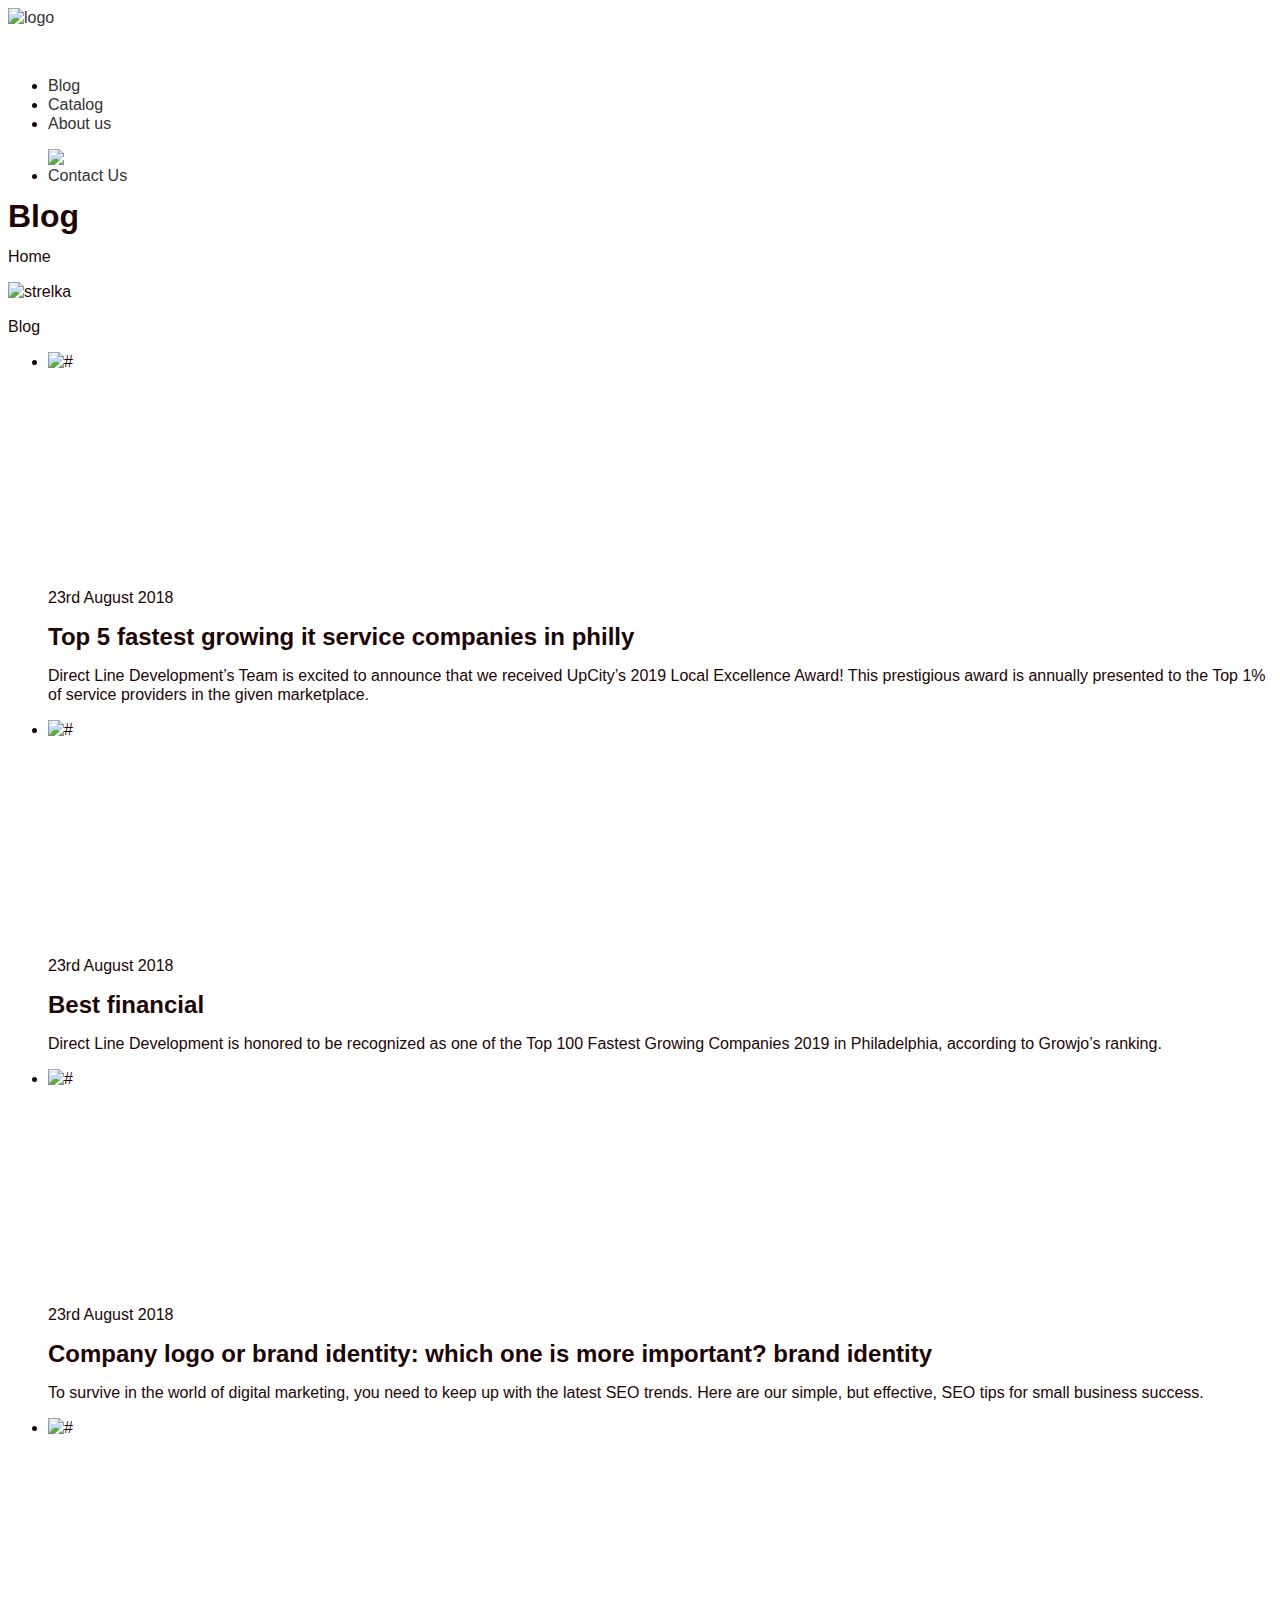
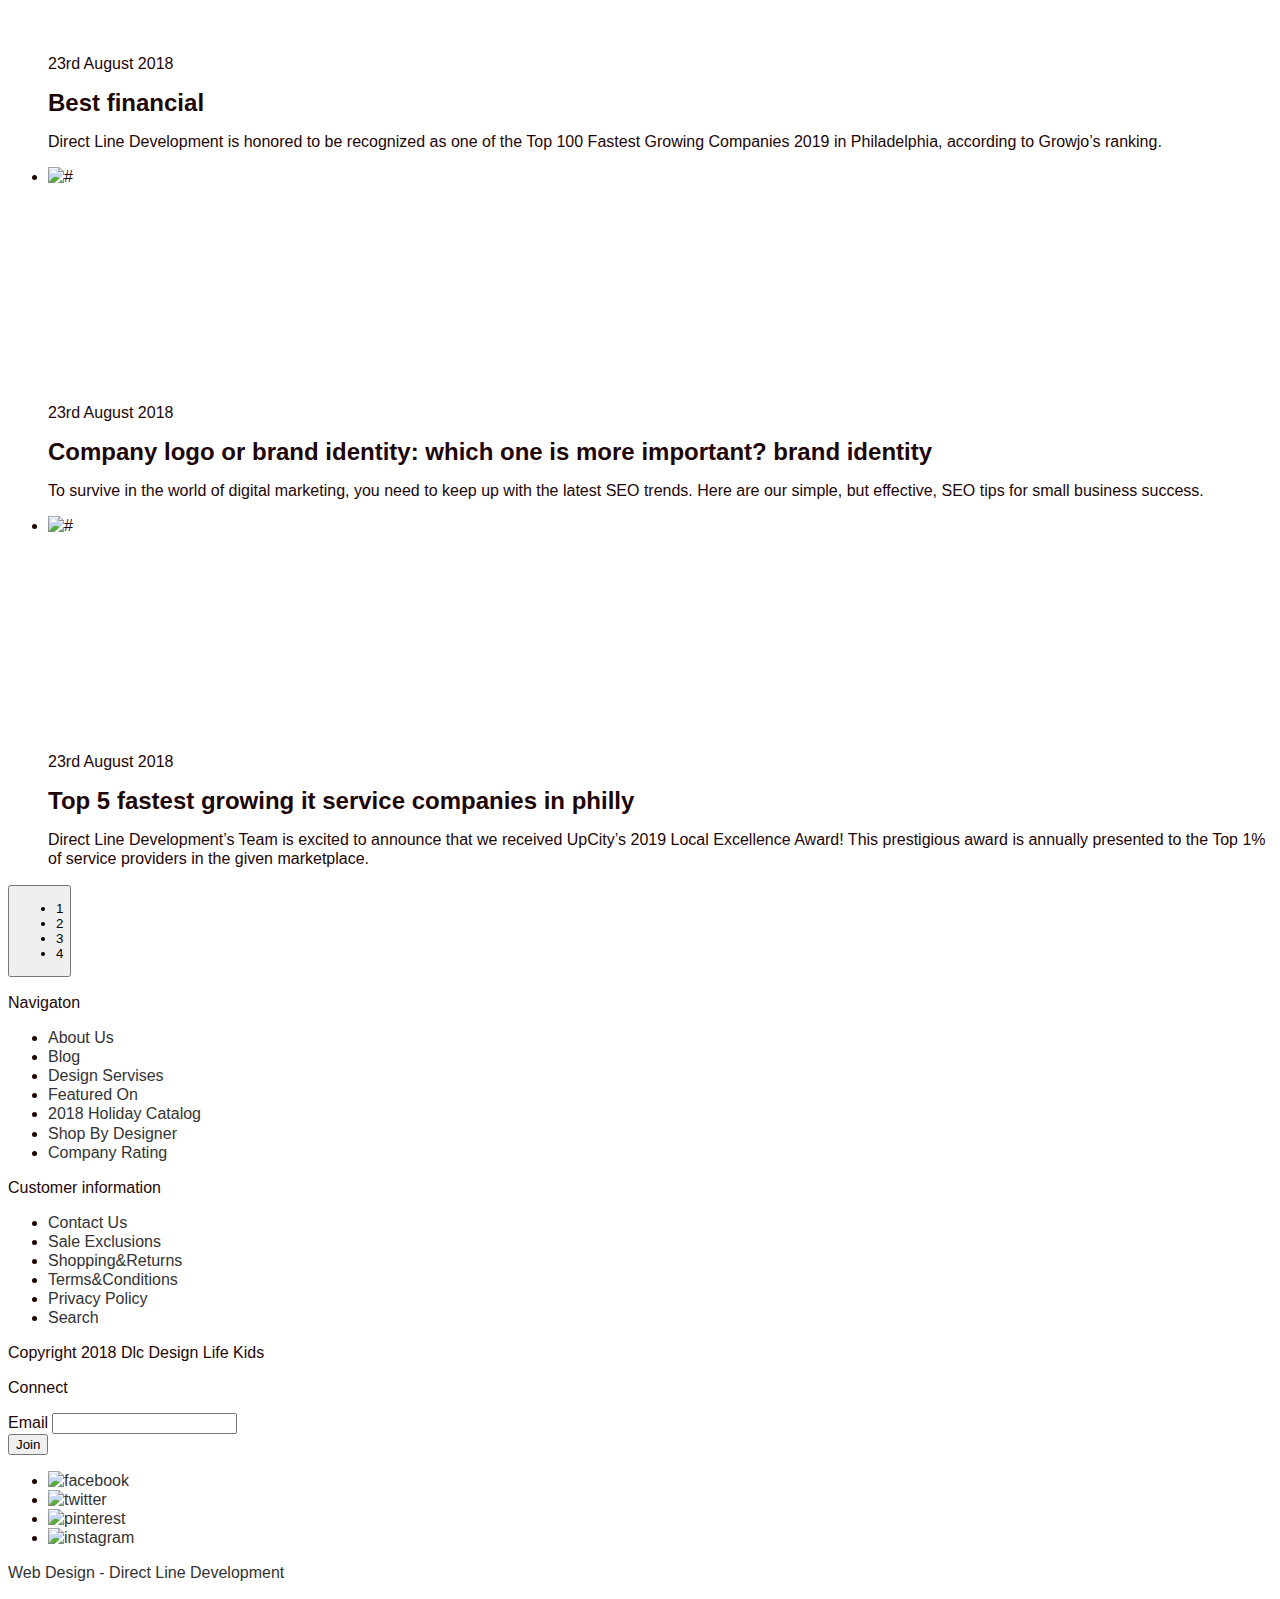
==== blog.html @ deeee669 "commit" ====
<!DOCTYPE html>
<html lang="en">
<head>
    <meta charset="UTF-8">
    <meta name="viewport" content="width=device-width, initial-scale=1.0">
    <link rel="stylesheet" href="./css/normalize.css">
    <link rel="stylesheet" href="./css/blog.css">
    <link rel="stylesheet" href="./css/common.css">
    <title>Blog</title>
</head>
<body>
    <header>
        <a href="#">
        <img src="./image/logo.svg" alt="logo" width="100" height="52">
        </a>
        <ul>
            <li><a href="#">Blog</a></li>
            <li><a href="#">Catalog</a></li>
            <li><a href="#">About us</a></li>
        </ul>
        <ul>
        <img src="./image/lupa.svg" alt="#" width="17" height="17">
            <li> <a href="#">Contact Us</a></li>
        </ul>
        </header>
        <main>
            <section>
        <h1>Blog</h1>
        <p>Home</p><img src="./image2/strelka.svg" alt="strelka"><p>Blog</p>  
            </section>
        <section>
            <ul>
                <li>
                <img src="./image3/lego.svg" alt="#" width="380" height="220">
                <p>23rd August 2018</p>
                <h2>Top 5 fastest growing it service companies in philly</h2>
                <p>Direct Line Development’s Team is excited to announce that we received UpCity’s 2019 Local Excellence Award! This prestigious award is annually presented to the Top 1% of service providers in the given marketplace.</p>
                </li>
                <li>
                <img src="./image3/financial.svg" alt="#"  width="380" height="220">
                <p>23rd August 2018</p>
                <h2>Best financial</h2>
                <p>Direct Line Development is honored to be recognized as one of the Top 100 Fastest Growing Companies 2019 in Philadelphia, according to Growjo’s ranking.</p>
                </li>
                <li>
                <img src="./image3/company.svg" alt="#" width="380" height="220">
                <p>23rd August 2018</p>
                <h2>Company logo or brand identity: which one is more important? brand identity</h2>
                <p>To survive in the world of digital marketing, you need to keep up with the latest SEO trends. Here are our simple, but effective, SEO tips for small business success.</p>
                </li>
                <li>
                <img src="./image3/best.svg" alt="#" width="380" height="220">
                <p>23rd August 2018</p>
                <h2>Best financial</h2>
                <p>Direct Line Development is honored to be recognized as one of the Top 100 Fastest Growing Companies 2019 in Philadelphia, according to Growjo’s ranking.</p>
                </li>
                <li>
                <img src="./image3/brand.svg" alt="#" width="380" height="220">
                <p>23rd August 2018</p>
                <h2>Company logo or brand identity: which one is more important? brand identity</h2>
                <p>To survive in the world of digital marketing, you need to keep up with the latest SEO trends. Here are our simple, but effective, SEO tips for small business success.</p>
                </li>
                <li>
                <img src="./image3/service.svg" alt="#" width="380" height="220">
                <p>23rd August 2018</p>
                <h2>Top 5 fastest growing it service companies in philly</h2>
                <p>Direct Line Development’s Team is excited to announce that we received UpCity’s 2019 Local Excellence Award! This prestigious award is annually presented to the Top 1% of service providers in the given marketplace.</p>
                </li>
            </ul>
        </section>
        <div>
            <button>
                <ul>
                <li>1</li>
                <li>2</li>
                <li>3</li>
                <li>4</li>
                </ul>
            </button>
        </div>
    </main>
    <footer>
        <section>
            <p>Navigaton</p>
         <ul>
            <li>
            <a href="#">About Us</a>
            </li>
            <li>
            <a href="#">Blog</a>
            </li>
            <li>
            <a href="#">Design Servises</a>
            </li>
            <li>
            <a href="#">Featured On</a>
            </li>
            <li>
            <a href="#">2018 Holiday Catalog</a>
            </li>
            <li>
            <a href="#">Shop By Designer</a>
            </li>
            <li>
            <a href="#">Company Rating</a>
            </li>
         </ul>   
        </section>
        <section>
        <p>Customer information</p>
            <ul>
                    <li>
                    <a href="#">Contact Us</a>
                    </li>
                    <li>
                    <a href="#">Sale Exclusions</a>
                    </li>
                    <li>
                    <a href="#">Shopping&Returns</a>
                    </li>
                    <li>
                    <a href="#">Terms&Conditions</a>
                    </li>
                    <li>
                    <a href="#">Privacy Policy</a>
                    </li>
                    <li>
                    <a href="#">Search</a>
                    </li>
            </ul>
            <p>Copyright   2018 Dlc Design Life Kids</p>
        </section>
        <section>
        <diV>
            <p> Connect</p> 
            <div>
                <label for="input-email">Email</label>
                <input type="text" id="input-email">
            </div>
            <button type="join">Join</button>
            <ul>
           <li><a href="#"><img src ="./image/facebook.svg" alt="facebook"></a></li>
           <li><a href="#"><img src ="./image/twitter.svg" alt="twitter"></li>
           <li><a href="#"><img src ="./image/Pinterest.svg" alt="pinterest"></li>
           <li><a href="#"><img src ="./image/Instagram.svg" alt="instagram"></li>
            </ul>
            <p>Web Design - Direct Line Development</p>
        </section>
    </div>
</footer>
</body>
</html>
---- css/common.css ----
/*стилизация базовая*/
* {
    box-sizing: border-box;
}

body {
    font-family: 'Open Sans', sans-serif;
    font-weight: 400;
    font-size: 16px;
    line-height: 19.07px;
    color: #1E0606;
}

img {
    display: block;
    max-width: 100%;
}

a {
    text-decoration: none;
    color: #333333;
}

.container {
    max-width: 1180px;
    margin: 0 auto;
}

.undotted {
    list-style-type: none;
    margin: 0;
    padding: 0;
}

/*cтилизация хедера*/

.header {
    display: flex;
    align-items: center;
    margin-top: 52px;
    margin-bottom: 33px;
}

.header__list {
    display: flex;
    margin-right: auto;
}

.header__list-item {
    margin-right: 20px;
}

.header__contact-found {
    margin-left: 24px;
}

.header__contact {
    display: flex;
    align-items: center;
}
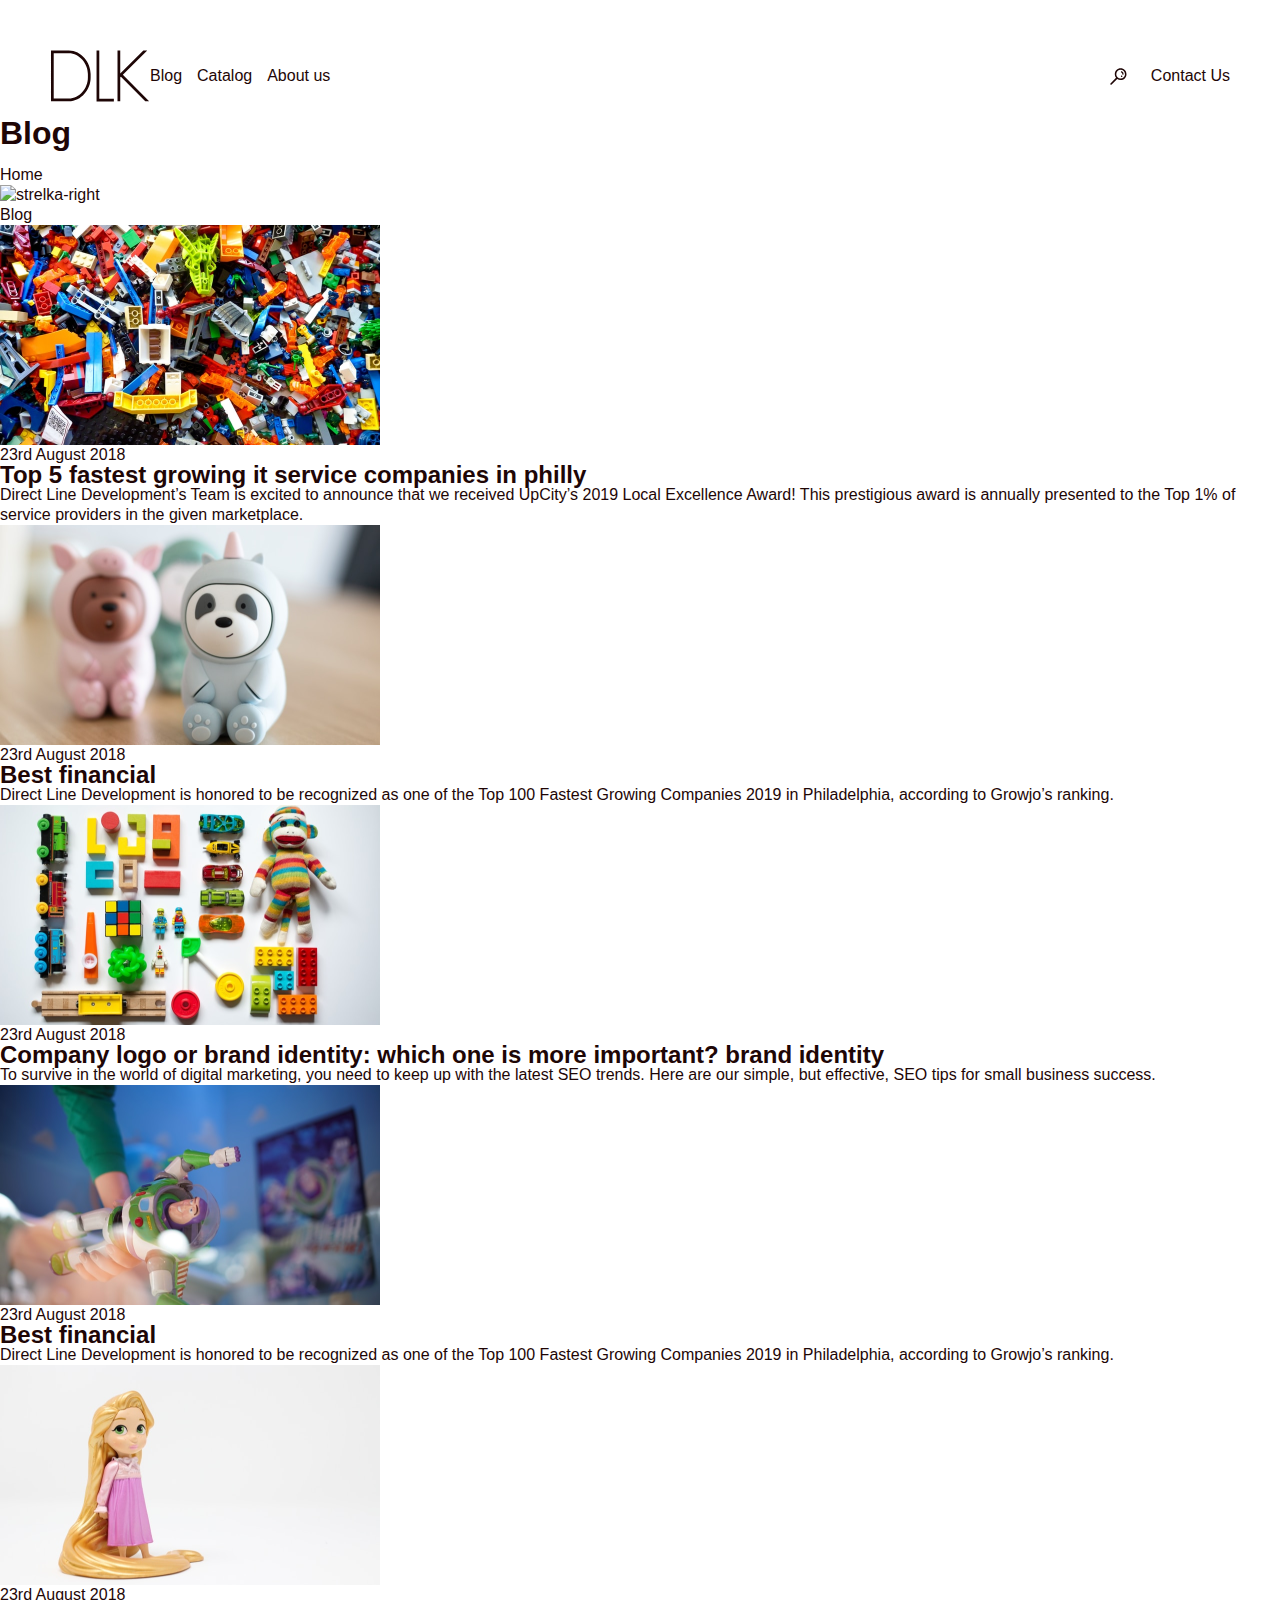
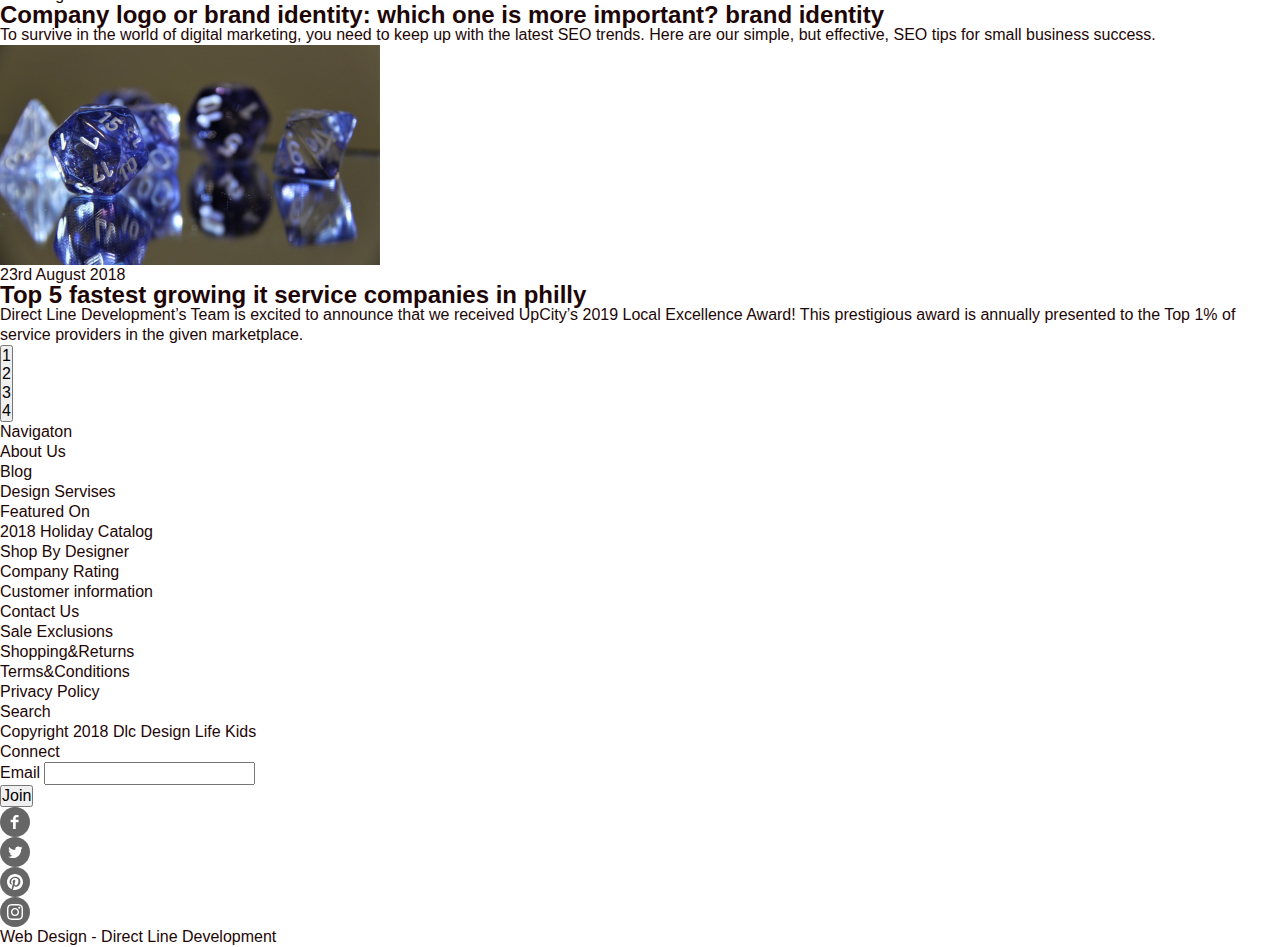
==== commit 03559235: "commit" ====
--- a/blog.html
+++ b/blog.html
@@ -3,65 +3,65 @@
 <head>
     <meta charset="UTF-8">
     <meta name="viewport" content="width=device-width, initial-scale=1.0">
-    <link rel="stylesheet" href="./css/normalize.css">
     <link rel="stylesheet" href="./css/blog.css">
     <link rel="stylesheet" href="./css/common.css">
+    <link rel="stylesheet" href="./css/normolize.css">
     <title>Blog</title>
 </head>
 <body>
-    <header>
-        <a href="#">
-        <img src="./image/logo.svg" alt="logo" width="100" height="52">
+    <header class="container header">
+        <a href="./index.html">
+        <img src="./icon/logo.svg" alt="logo" width="100" height="52">
         </a>
-        <ul>
-            <li><a href="#">Blog</a></li>
-            <li><a href="#">Catalog</a></li>
-            <li><a href="#">About us</a></li>
+        <ul  class="header__list">
+            <li class="header__list-item"><a href="./blog.html">Blog</a></li>
+            <li class="header__list-item"><a href="./catalog.html">Catalog</a></li>
+            <li class="header__list-item"><a href="#">About us</a></li>
         </ul>
-        <ul>
-        <img src="./image/lupa.svg" alt="#" width="17" height="17">
-            <li> <a href="#">Contact Us</a></li>
+        <ul class="header__contact">
+        <img src="./icon/search.svg" class="header__contact-found" alt="loupe" width="17" height="17">
+            <li class="header__contact"><a href="./ContactUs.html">Contact Us</a></li>
         </ul>
         </header>
         <main>
             <section>
         <h1>Blog</h1>
-        <p>Home</p><img src="./image2/strelka.svg" alt="strelka"><p>Blog</p>  
+        <p>Home</p><img src="./image2/strelka.svg" alt="strelka-right"><p>Blog</p>  
             </section>
         <section>
             <ul>
                 <li>
-                <img src="./image3/lego.svg" alt="#" width="380" height="220">
+                <img src="./image/companies.png" alt="Top 5 fastest growing it service companies in philly" width="380" height="220">
                 <p>23rd August 2018</p>
                 <h2>Top 5 fastest growing it service companies in philly</h2>
                 <p>Direct Line Development’s Team is excited to announce that we received UpCity’s 2019 Local Excellence Award! This prestigious award is annually presented to the Top 1% of service providers in the given marketplace.</p>
                 </li>
                 <li>
-                <img src="./image3/financial.svg" alt="#"  width="380" height="220">
+                <img src="./image/financial.png" alt="Best financial"  width="380" height="220">
                 <p>23rd August 2018</p>
                 <h2>Best financial</h2>
                 <p>Direct Line Development is honored to be recognized as one of the Top 100 Fastest Growing Companies 2019 in Philadelphia, according to Growjo’s ranking.</p>
                 </li>
                 <li>
-                <img src="./image3/company.svg" alt="#" width="380" height="220">
+                <img src="./image/brand.png" alt="Company logo or brand identity: which one is more important? brand identity" width="380" height="220">
                 <p>23rd August 2018</p>
                 <h2>Company logo or brand identity: which one is more important? brand identity</h2>
                 <p>To survive in the world of digital marketing, you need to keep up with the latest SEO trends. Here are our simple, but effective, SEO tips for small business success.</p>
                 </li>
                 <li>
-                <img src="./image3/best.svg" alt="#" width="380" height="220">
+                <img src="./image/best.png" alt="Best financial" width="380" height="220">
                 <p>23rd August 2018</p>
                 <h2>Best financial</h2>
                 <p>Direct Line Development is honored to be recognized as one of the Top 100 Fastest Growing Companies 2019 in Philadelphia, according to Growjo’s ranking.</p>
                 </li>
                 <li>
-                <img src="./image3/brand.svg" alt="#" width="380" height="220">
+                <img src="./image/important.png" alt="Company logo or brand identity: which one is more important? brand identity" width="380" height="220">
                 <p>23rd August 2018</p>
                 <h2>Company logo or brand identity: which one is more important? brand identity</h2>
                 <p>To survive in the world of digital marketing, you need to keep up with the latest SEO trends. Here are our simple, but effective, SEO tips for small business success.</p>
                 </li>
                 <li>
-                <img src="./image3/service.svg" alt="#" width="380" height="220">
+                <img src="./image/growing.png" alt="Top 5 fastest growing it service companies in philly" width="380" height="220">
                 <p>23rd August 2018</p>
                 <h2>Top 5 fastest growing it service companies in philly</h2>
                 <p>Direct Line Development’s Team is excited to announce that we received UpCity’s 2019 Local Excellence Award! This prestigious award is annually presented to the Top 1% of service providers in the given marketplace.</p>
@@ -87,7 +87,7 @@
             <a href="#">About Us</a>
             </li>
             <li>
-            <a href="#">Blog</a>
+            <a href="./blog.html">Blog</a>
             </li>
             <li>
             <a href="#">Design Servises</a>
@@ -110,7 +110,7 @@
         <p>Customer information</p>
             <ul>
                     <li>
-                    <a href="#">Contact Us</a>
+                    <a href="./ContactUs.html">Contact Us</a>
                     </li>
                     <li>
                     <a href="#">Sale Exclusions</a>
@@ -139,10 +139,10 @@
             </div>
             <button type="join">Join</button>
             <ul>
-           <li><a href="#"><img src ="./image/facebook.svg" alt="facebook"></a></li>
-           <li><a href="#"><img src ="./image/twitter.svg" alt="twitter"></li>
-           <li><a href="#"><img src ="./image/Pinterest.svg" alt="pinterest"></li>
-           <li><a href="#"><img src ="./image/Instagram.svg" alt="instagram"></li>
+           <li><a href="#"><img src ="./icon/facebook.svg" alt="facebook"></a></li>
+           <li><a href="#"><img src ="./icon/twitter.svg" alt="twitter"></li>
+           <li><a href="#"><img src ="./icon/pinterest.svg" alt="pinterest"></li>
+           <li><a href="#"><img src ="./icon/Instagram.svg" alt="instagram"></li>
             </ul>
             <p>Web Design - Direct Line Development</p>
         </section>
--- a/css/common.css
+++ b/css/common.css
@@ -1,14 +1,32 @@
 /*стилизация базовая*/
 * {
+    margin: 0;
+    padding: 0;
     box-sizing: border-box;
+}
+
+.container {
+    max-width: 1180px;
+    margin: 0 auto;
 }
 
 body {
     font-family: 'Open Sans', sans-serif;
     font-weight: 400;
     font-size: 16px;
-    line-height: 19.07px;
+    line-height: 20px;
     color: #1E0606;
+}
+
+.btn {
+    font-family: 'Open Sans';
+    font-weight: 700;
+    max-width: max-content;
+    color: #FFFFFF;
+    background: #000000;
+    padding: 9px 22px;
+    margin-top: 20px;
+    line-height: 22px;
 }
 
 img {
@@ -16,9 +34,31 @@
     max-width: 100%;
 }
 
+
+.subject{
+    font-family: 'Montserrat';
+    font-style: normal;
+    font-weight: 700;
+    font-size: 38px;
+    line-height: 46px;
+    color: #1E0606;
+}
+
+.title__content {
+    font-family: 'Crimson Text';
+    font-style: italic;
+    font-weight: 400;
+    font-size: 26px;
+    line-height: 34px;
+}
+
+li {
+    list-style-type: none;
+}
+
 a {
     text-decoration: none;
-    color: #333333;
+    color: #1E0606;
 }
 
 .container {
@@ -32,13 +72,18 @@
     padding: 0;
 }
 
-/*cтилизация хедера*/
+.footer {
+    display: flex;
+    width: 1400px;
+    height: 555px;
+}
+
+/*Стилизация хедера*/
 
 .header {
     display: flex;
     align-items: center;
-    margin-top: 52px;
-    margin-bottom: 33px;
+    margin-top: 50px;
 }
 
 .header__list {
@@ -47,11 +92,7 @@
 }
 
 .header__list-item {
-    margin-right: 20px;
-}
-
-.header__contact-found {
-    margin-left: 24px;
+    margin-right: 15px;
 }
 
 .header__contact {
@@ -59,5 +100,8 @@
     align-items: center;
 }
 
+.header__contact-found {
+    margin-right: 24px;
+}
 
 
--- a/css/normolize.css
+++ b/css/normolize.css
@@ -0,0 +1,349 @@
+/*! normalize.css v8.0.1 | MIT License | github.com/necolas/normalize.css */
+
+/* Document
+   ========================================================================== */
+
+/**
+ * 1. Correct the line height in all browsers.
+ * 2. Prevent adjustments of font size after orientation changes in iOS.
+ */
+
+ html {
+    line-height: 1.15; /* 1 */
+    -webkit-text-size-adjust: 100%; /* 2 */
+  }
+  
+  /* Sections
+     ========================================================================== */
+  
+  /**
+   * Remove the margin in all browsers.
+   */
+  
+  body {
+    margin: 0;
+  }
+  
+  /**
+   * Render the `main` element consistently in IE.
+   */
+  
+  main {
+    display: block;
+  }
+  
+  /**
+   * Correct the font size and margin on `h1` elements within `section` and
+   * `article` contexts in Chrome, Firefox, and Safari.
+   */
+  
+  h1 {
+    font-size: 2em;
+    margin: 0.67em 0;
+  }
+  
+  /* Grouping content
+     ========================================================================== */
+  
+  /**
+   * 1. Add the correct box sizing in Firefox.
+   * 2. Show the overflow in Edge and IE.
+   */
+  
+  hr {
+    box-sizing: content-box; /* 1 */
+    height: 0; /* 1 */
+    overflow: visible; /* 2 */
+  }
+  
+  /**
+   * 1. Correct the inheritance and scaling of font size in all browsers.
+   * 2. Correct the odd `em` font sizing in all browsers.
+   */
+  
+  pre {
+    font-family: monospace, monospace; /* 1 */
+    font-size: 1em; /* 2 */
+  }
+  
+  /* Text-level semantics
+     ========================================================================== */
+  
+  /**
+   * Remove the gray background on active links in IE 10.
+   */
+  
+  a {
+    background-color: transparent;
+  }
+  
+  /**
+   * 1. Remove the bottom border in Chrome 57-
+   * 2. Add the correct text decoration in Chrome, Edge, IE, Opera, and Safari.
+   */
+  
+  abbr[title] {
+    border-bottom: none; /* 1 */
+    text-decoration: underline; /* 2 */
+    text-decoration: underline dotted; /* 2 */
+  }
+  
+  /**
+   * Add the correct font weight in Chrome, Edge, and Safari.
+   */
+  
+  b,
+  strong {
+    font-weight: bolder;
+  }
+  
+  /**
+   * 1. Correct the inheritance and scaling of font size in all browsers.
+   * 2. Correct the odd `em` font sizing in all browsers.
+   */
+  
+  code,
+  kbd,
+  samp {
+    font-family: monospace, monospace; /* 1 */
+    font-size: 1em; /* 2 */
+  }
+  
+  /**
+   * Add the correct font size in all browsers.
+   */
+  
+  small {
+    font-size: 80%;
+  }
+  
+  /**
+   * Prevent `sub` and `sup` elements from affecting the line height in
+   * all browsers.
+   */
+  
+  sub,
+  sup {
+    font-size: 75%;
+    line-height: 0;
+    position: relative;
+    vertical-align: baseline;
+  }
+  
+  sub {
+    bottom: -0.25em;
+  }
+  
+  sup {
+    top: -0.5em;
+  }
+  
+  /* Embedded content
+     ========================================================================== */
+  
+  /**
+   * Remove the border on images inside links in IE 10.
+   */
+  
+  img {
+    border-style: none;
+  }
+  
+  /* Forms
+     ========================================================================== */
+  
+  /**
+   * 1. Change the font styles in all browsers.
+   * 2. Remove the margin in Firefox and Safari.
+   */
+  
+  button,
+  input,
+  optgroup,
+  select,
+  textarea {
+    font-family: inherit; /* 1 */
+    font-size: 100%; /* 1 */
+    line-height: 1.15; /* 1 */
+    margin: 0; /* 2 */
+  }
+  
+  /**
+   * Show the overflow in IE.
+   * 1. Show the overflow in Edge.
+   */
+  
+  button,
+  input { /* 1 */
+    overflow: visible;
+  }
+  
+  /**
+   * Remove the inheritance of text transform in Edge, Firefox, and IE.
+   * 1. Remove the inheritance of text transform in Firefox.
+   */
+  
+  button,
+  select { /* 1 */
+    text-transform: none;
+  }
+  
+  /**
+   * Correct the inability to style clickable types in iOS and Safari.
+   */
+  
+  button,
+  [type="button"],
+  [type="reset"],
+  [type="submit"] {
+    -webkit-appearance: button;
+  }
+  
+  /**
+   * Remove the inner border and padding in Firefox.
+   */
+  
+  button::-moz-focus-inner,
+  [type="button"]::-moz-focus-inner,
+  [type="reset"]::-moz-focus-inner,
+  [type="submit"]::-moz-focus-inner {
+    border-style: none;
+    padding: 0;
+  }
+  
+  /**
+   * Restore the focus styles unset by the previous rule.
+   */
+  
+  button:-moz-focusring,
+  [type="button"]:-moz-focusring,
+  [type="reset"]:-moz-focusring,
+  [type="submit"]:-moz-focusring {
+    outline: 1px dotted ButtonText;
+  }
+  
+  /**
+   * Correct the padding in Firefox.
+   */
+  
+  fieldset {
+    padding: 0.35em 0.75em 0.625em;
+  }
+  
+  /**
+   * 1. Correct the text wrapping in Edge and IE.
+   * 2. Correct the color inheritance from `fieldset` elements in IE.
+   * 3. Remove the padding so developers are not caught out when they zero out
+   *    `fieldset` elements in all browsers.
+   */
+  
+  legend {
+    box-sizing: border-box; /* 1 */
+    color: inherit; /* 2 */
+    display: table; /* 1 */
+    max-width: 100%; /* 1 */
+    padding: 0; /* 3 */
+    white-space: normal; /* 1 */
+  }
+  
+  /**
+   * Add the correct vertical alignment in Chrome, Firefox, and Opera.
+   */
+  
+  progress {
+    vertical-align: baseline;
+  }
+  
+  /**
+   * Remove the default vertical scrollbar in IE 10+.
+   */
+  
+  textarea {
+    overflow: auto;
+  }
+  
+  /**
+   * 1. Add the correct box sizing in IE 10.
+   * 2. Remove the padding in IE 10.
+   */
+  
+  [type="checkbox"],
+  [type="radio"] {
+    box-sizing: border-box; /* 1 */
+    padding: 0; /* 2 */
+  }
+  
+  /**
+   * Correct the cursor style of increment and decrement buttons in Chrome.
+   */
+  
+  [type="number"]::-webkit-inner-spin-button,
+  [type="number"]::-webkit-outer-spin-button {
+    height: auto;
+  }
+  
+  /**
+   * 1. Correct the odd appearance in Chrome and Safari.
+   * 2. Correct the outline style in Safari.
+   */
+  
+  [type="search"] {
+    -webkit-appearance: textfield; /* 1 */
+    outline-offset: -2px; /* 2 */
+  }
+  
+  /**
+   * Remove the inner padding in Chrome and Safari on macOS.
+   */
+  
+  [type="search"]::-webkit-search-decoration {
+    -webkit-appearance: none;
+  }
+  
+  /**
+   * 1. Correct the inability to style clickable types in iOS and Safari.
+   * 2. Change font properties to `inherit` in Safari.
+   */
+  
+  ::-webkit-file-upload-button {
+    -webkit-appearance: button; /* 1 */
+    font: inherit; /* 2 */
+  }
+  
+  /* Interactive
+     ========================================================================== */
+  
+  /*
+   * Add the correct display in Edge, IE 10+, and Firefox.
+   */
+  
+  details {
+    display: block;
+  }
+  
+  /*
+   * Add the correct display in all browsers.
+   */
+  
+  summary {
+    display: list-item;
+  }
+  
+  /* Misc
+     ========================================================================== */
+  
+  /**
+   * Add the correct display in IE 10+.
+   */
+  
+  template {
+    display: none;
+  }
+  
+  /**
+   * Add the correct display in IE 10.
+   */
+  
+  [hidden] {
+    display: none;
+  }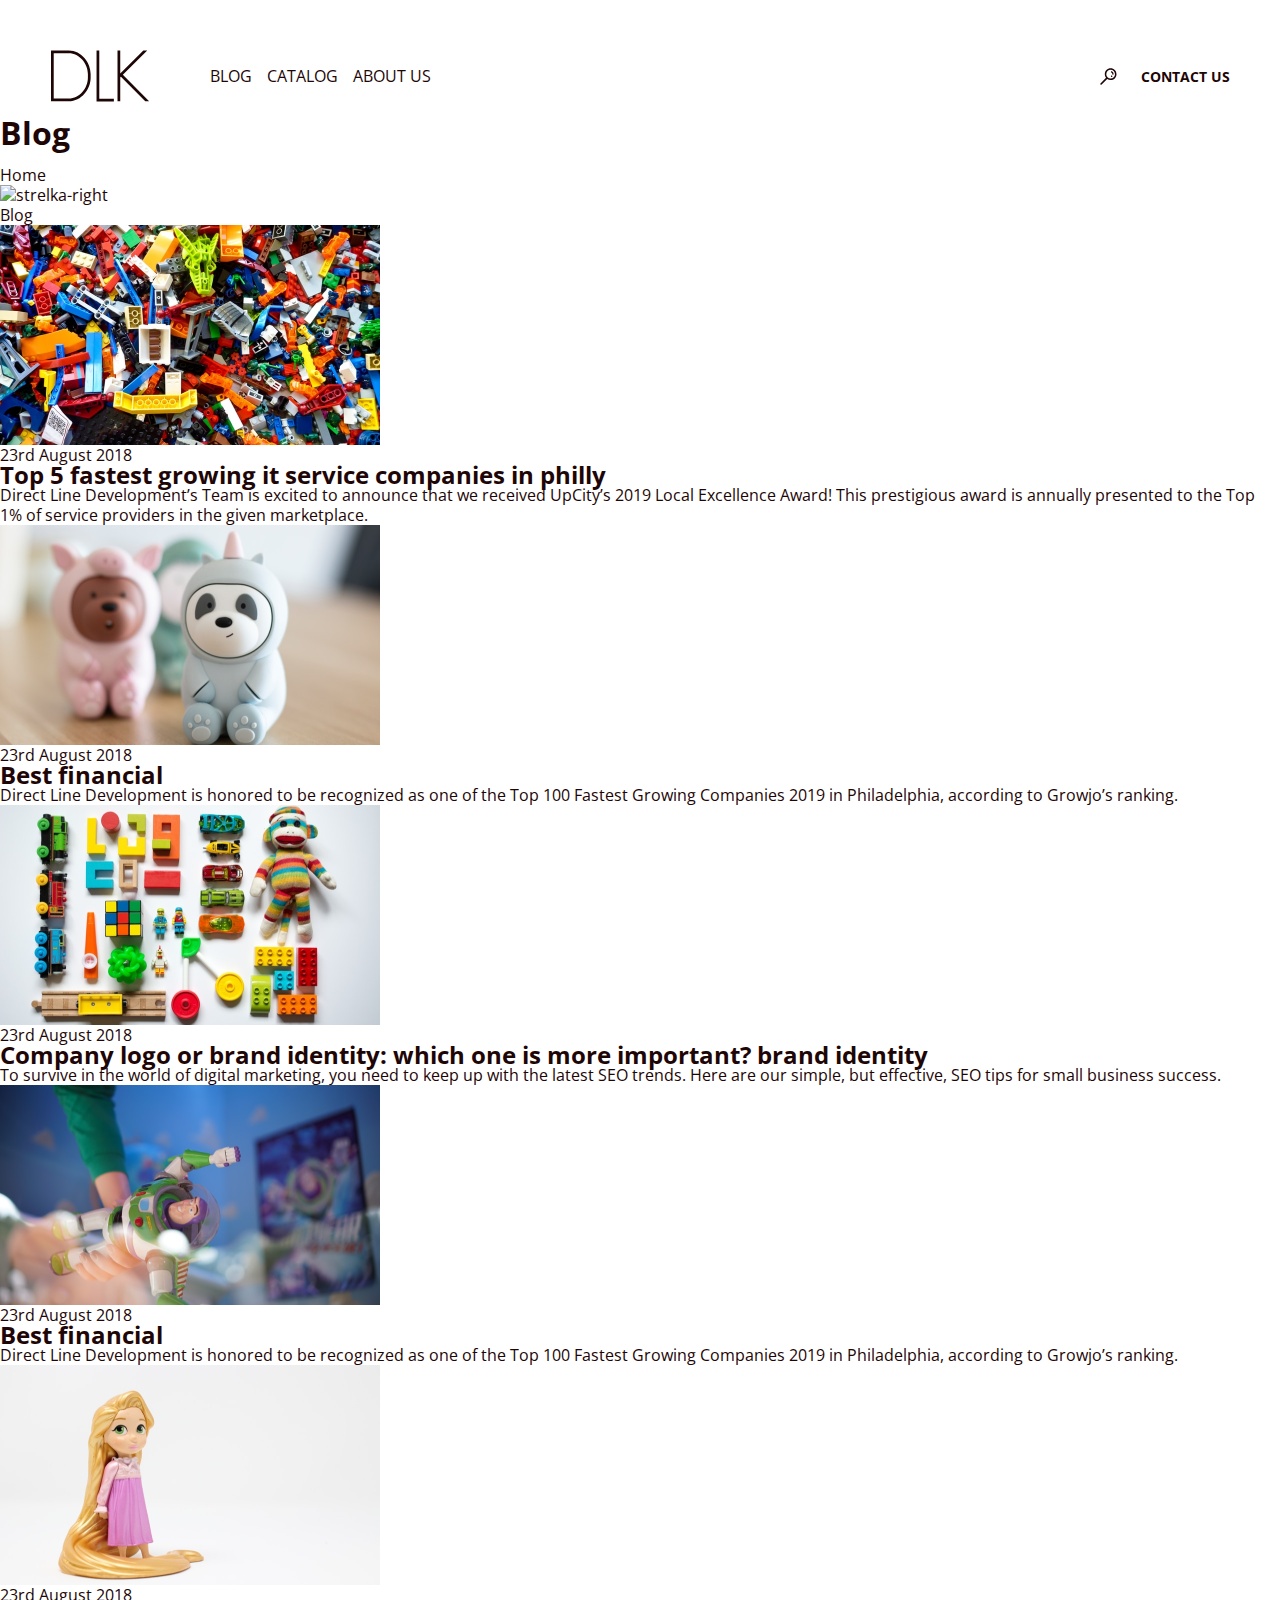
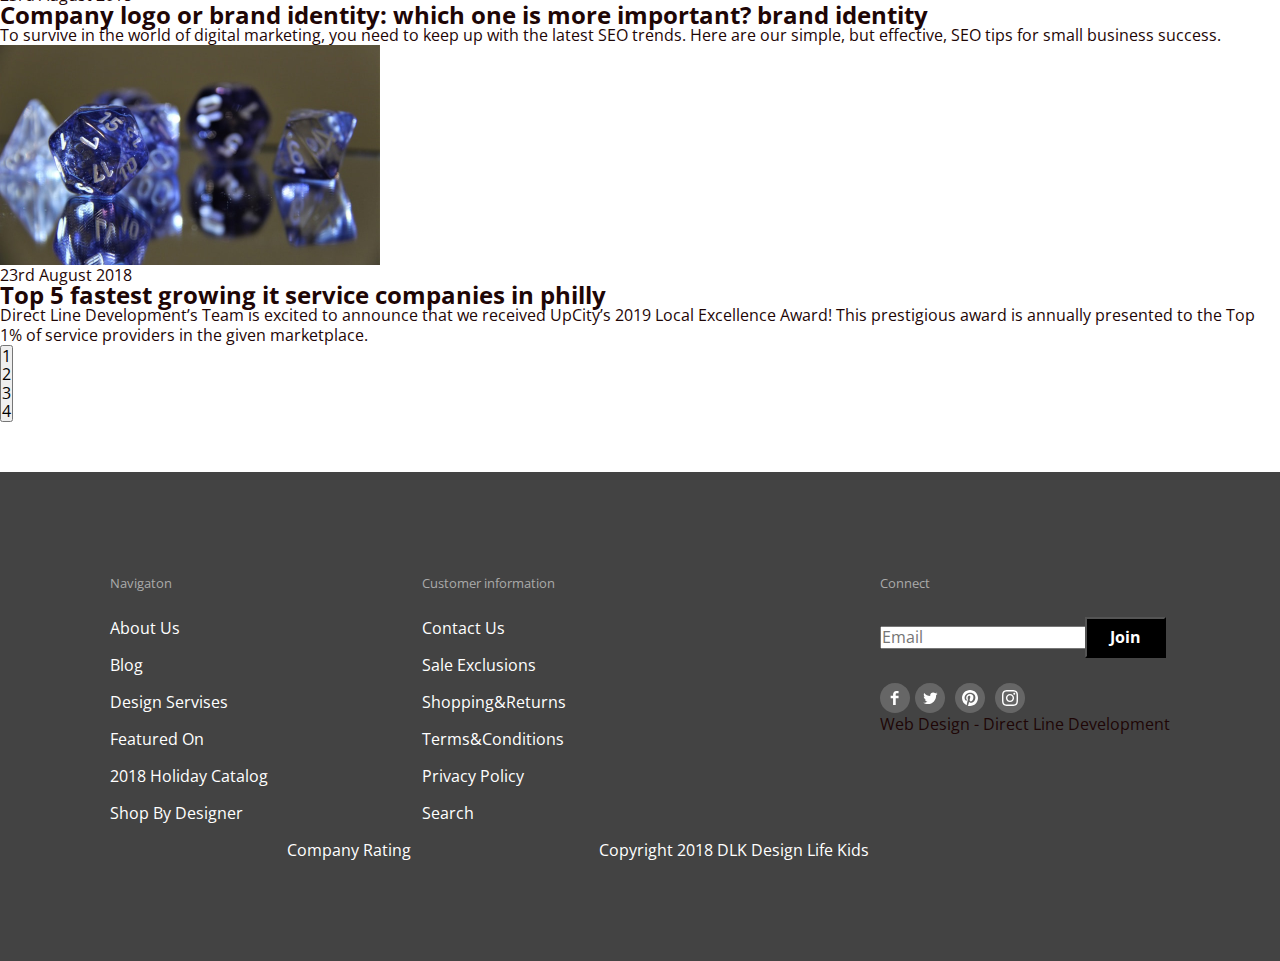
==== commit 3a304677: "update project" ====
--- a/blog.html
+++ b/blog.html
@@ -3,6 +3,9 @@
 <head>
     <meta charset="UTF-8">
     <meta name="viewport" content="width=device-width, initial-scale=1.0">
+    <link rel="preconnect" href="https://fonts.googleapis.com">
+<link rel="preconnect" href="https://fonts.gstatic.com" crossorigin>
+<link href="https://fonts.googleapis.com/css2?family=Crimson+Text:ital@1&family=Montserrat:wght@700&family=Open+Sans&display=swap" rel="stylesheet">
     <link rel="stylesheet" href="./css/blog.css">
     <link rel="stylesheet" href="./css/common.css">
     <link rel="stylesheet" href="./css/normolize.css">
@@ -14,13 +17,13 @@
         <img src="./icon/logo.svg" alt="logo" width="100" height="52">
         </a>
         <ul  class="header__list">
-            <li class="header__list-item"><a href="./blog.html">Blog</a></li>
-            <li class="header__list-item"><a href="./catalog.html">Catalog</a></li>
-            <li class="header__list-item"><a href="#">About us</a></li>
+            <li class="header__list-item"><a href="./blog.html">BLOG</a></li>
+            <li class="header__list-item"><a href="./catalog.html">CATALOG</a></li>
+            <li class="header__list-item"><a href="#">ABOUT US</a></li>
         </ul>
         <ul class="header__contact">
         <img src="./icon/search.svg" class="header__contact-found" alt="loupe" width="17" height="17">
-            <li class="header__contact"><a href="./ContactUs.html">Contact Us</a></li>
+            <li class="header__contact contact"><a href="./ContactUs.html">CONTACT US</a></li>
         </ul>
         </header>
         <main>
@@ -79,74 +82,74 @@
             </button>
         </div>
     </main>
-    <footer>
-        <section>
-            <p>Navigaton</p>
-         <ul>
-            <li>
-            <a href="#">About Us</a>
-            </li>
-            <li>
-            <a href="./blog.html">Blog</a>
-            </li>
-            <li>
-            <a href="#">Design Servises</a>
-            </li>
-            <li>
-            <a href="#">Featured On</a>
-            </li>
-            <li>
-            <a href="#">2018 Holiday Catalog</a>
-            </li>
-            <li>
-            <a href="#">Shop By Designer</a>
-            </li>
-            <li>
-            <a href="#">Company Rating</a>
-            </li>
-         </ul>   
-        </section>
-        <section>
-        <p>Customer information</p>
-            <ul>
-                    <li>
-                    <a href="./ContactUs.html">Contact Us</a>
+    <footer class="footer background">
+        <div class="container footer__wrap title__footer">
+            <section class="navigaton">
+                <h5 class="title__footer-list">Navigaton</h5>
+                <ul class="nav-item">
+                    <li class="footer__list">
+                        <a class="title__footer-list-item" href="#">About Us</a>
                     </li>
-                    <li>
-                    <a href="#">Sale Exclusions</a>
+                    <li class="footer__list">
+                        <a class="title__footer-list-item" href="./blog.html">Blog</a>
                     </li>
-                    <li>
-                    <a href="#">Shopping&Returns</a>
+                    <li class="footer__list">
+                        <a class="title__footer-list-item" href="#">Design Servises</a>
                     </li>
-                    <li>
-                    <a href="#">Terms&Conditions</a>
+                    <li class="footer__list">
+                        <a class="title__footer-list-item" href="#">Featured On</a>
                     </li>
-                    <li>
-                    <a href="#">Privacy Policy</a>
+                    <li class="footer__list">
+                        <a class="title__footer-list-item" href="#">2018 Holiday Catalog</a>
                     </li>
-                    <li>
-                    <a href="#">Search</a>
+                    <li class="footer__list">
+                        <a class="title__footer-list-item" href="#">Shop By Designer</a>
                     </li>
-            </ul>
-            <p>Copyright   2018 Dlc Design Life Kids</p>
-        </section>
-        <section>
-        <diV>
-            <p> Connect</p> 
-            <div>
-                <label for="input-email">Email</label>
-                <input type="text" id="input-email">
-            </div>
-            <button type="join">Join</button>
-            <ul>
-           <li><a href="#"><img src ="./icon/facebook.svg" alt="facebook"></a></li>
-           <li><a href="#"><img src ="./icon/twitter.svg" alt="twitter"></li>
-           <li><a href="#"><img src ="./icon/pinterest.svg" alt="pinterest"></li>
-           <li><a href="#"><img src ="./icon/Instagram.svg" alt="instagram"></li>
-            </ul>
-            <p>Web Design - Direct Line Development</p>
-        </section>
-    </div>
-</footer>
+                </ul>
+                <p class="footer__list-item"><a class="title__footer-list-item" href="#">Company Rating</a></p>
+            </section>
+            <section class="information">
+                <h5 class="title__footer-list">Customer information</h5>
+                <ul class="customer-item">
+                    <li class="footer__list">
+                        <a class="title__footer-list-item" href="./ContactUs.html">Contact Us</a>
+                    </li>
+                    <li class="footer__list">
+                        <a class="title__footer-list-item" href="#">Sale Exclusions</a>
+                    </li>
+                    <li class="footer__list">
+                        <a class="title__footer-list-item" href="#">Shopping&Returns</a>
+                    </li>
+                    <li class="footer__list">
+                        <a class="title__footer-list-item" href="#">Terms&Conditions</a>
+                    </li>
+                    <li class="footer__list">
+                        <a class="title__footer-list-item" href="#">Privacy Policy</a>
+                    </li>
+                    <li class="footer__list">
+                        <a class="title__footer-list-item" href="#">Search</a>
+                    </li>
+                </ul>
+                <p class="footer__list-item title__footer-list-item">Copyright 2018 DLK Design Life Kids</p>
+            </section>
+            <section class="connect">
+                <h5 class="title__footer-list">Connect</h5>
+                <ul class="connect-item">
+                    <div>
+                        <label for="input-email"></label>
+                        <input type="text" id="input-email" placeholder="Email">
+                        <button class="btn-footer" type="join">Join</button>
+                    </div>
+                    <ul class="socials-footer">
+                        <li><a href="#"><img src="./icon/facebook.svg" alt="facebook"></a></li>
+                        <li><a href="#"><img src="./icon/twitter.svg" alt="twitter"></li>
+                        <li><a href="#"><img src="./icon/pinterest.svg" alt="pinterest"></li>
+                        <li><a href="#"><img src="./icon/Instagram.svg" alt="instagram"></li>
+                    </ul>
+                </ul>
+                <p class="footer__list-connect"><a class="title__footer-list-connect" href="#">Web Design - Direct Line Development</a></p>
+            </section>
+        </div>
+    </footer>
 </body>
 </html>--- a/css/common.css
+++ b/css/common.css
@@ -21,12 +21,12 @@
 .btn {
     font-family: 'Open Sans';
     font-weight: 700;
+    line-height: 22px;
     max-width: max-content;
     color: #FFFFFF;
     background: #000000;
+    margin-top: 20px;
     padding: 9px 22px;
-    margin-top: 20px;
-    line-height: 22px;
 }
 
 img {
@@ -59,11 +59,6 @@
 a {
     text-decoration: none;
     color: #1E0606;
-}
-
-.container {
-    max-width: 1180px;
-    margin: 0 auto;
 }
 
 .undotted {
@@ -72,12 +67,6 @@
     padding: 0;
 }
 
-.footer {
-    display: flex;
-    width: 1400px;
-    height: 555px;
-}
-
 /*Стилизация хедера*/
 
 .header {
@@ -88,6 +77,7 @@
 
 .header__list {
     display: flex;
+    margin-left: 60px;
     margin-right: auto;
 }
 
@@ -95,6 +85,12 @@
     margin-right: 15px;
 }
 
+.contact {
+    font-weight: 700;
+    font-size: 14px;
+    line-height: 19px;
+}
+
 .header__contact {
     display: flex;
     align-items: center;
@@ -104,4 +100,193 @@
     margin-right: 24px;
 }
 
-
+/*Стилизация футера*/
+
+.footer {
+    margin-top: 50px;
+    padding: 100px 110px;
+}
+
+.background {
+    background: #434343;
+}
+
+.footer__wrap {
+    display: flex;
+    flex-wrap: nowrap;
+    justify-content: space-between;
+    
+}
+
+.title__footer {
+    font-family: 'Open Sans';
+    font-style: normal;
+    font-weight: 400;
+    font-size: 16px;
+    line-height: 22px;
+}
+
+.title__footer-list-item {
+    font-weight: 400;
+    color: #FFFFFF;
+}
+
+.title__footer-list {
+    font-weight: 400;
+    color: #AAAAAA;
+}
+
+.nav-item {
+    margin-top: 23px;
+}
+
+.customer-item {
+    margin-top: 23px;
+}
+
+.footer__title {
+    border-top: 1px solid #666666;
+    width: 380px;
+    padding-top: 28px;
+}
+
+.footer__list {
+    margin-bottom: 15px;
+}
+
+.footer__list-company {
+    font-weight: 400;
+    margin-right: 25px;
+    color: #FFFFFF;
+}
+
+.footer__list-item {
+    font-weight: 400;
+    margin-left: 177px;
+    color: #FFFFFF;
+}
+
+.footer__list-connect {
+    font-weight: 400;
+    color: #A2A2A2;
+}
+
+.connect-item {
+    margin-top: 23px;
+}
+
+.input__footer {
+    border: #666666;
+    background: #666666;
+    font-size: 16px;
+    height: 40px;
+}
+
+.socials-footer {
+    display: flex;
+    gap: 5px;
+    margin-top: 25px;
+}
+
+.btn-footer {
+    font-family: 'Open Sans';
+    font-weight: 700;
+    color: #FFFFFF;
+    background: #000000;
+    padding: 9px 22px;
+    width: 81px;
+    margin-left: -5px;
+}
+
+.footer__inner-wrap {
+    border-top: 1px solid #666666;
+    width: 1180px;
+    padding-top: 28px;
+}
+
+.rating__wrap {
+    border: none;
+    padding: 0;
+    display: flex;
+    align-items: center;
+    position: relative;
+    margin-right: 155px;
+}
+
+.rating__group {
+    position: relative;
+    margin: 0 0;
+    margin-top: 4px;
+    -webkit-box-orient: horizontal; 
+    -webkit-box-direction: reverse; 
+    -ms-flex-direction: row-reverse; 
+    flex-direction: row-reverse; 
+    display: flex; 
+    -webkit-box-align: center; 
+    -ms-flex-align: center; 
+    align-items: center; 
+    margin-left: 3px;
+}
+
+.label-rating { 
+    width: 13px; 
+    height: 13px; 
+}
+
+.rating__group:not(:checked) > input {
+    display: none;
+}
+
+.rating__group:not(:checked) > label {
+    float: right; 
+    cursor: pointer; 
+    font-size: 17px; 
+    margin-right: 7px;
+    background-image: url('../icon/staroff.svg');
+    background-size: cover;
+    width: 13px;
+    height: 13px;
+}
+
+.rating__group:not(:checked) > label:before {
+    content: '';
+    position: absolute; 
+    width: 13px; 
+    height: 13px; 
+    top: 0; 
+}
+
+.rating__group > input:checked ~ label {
+    color: #FFFFFF; 
+    background-image: url('../icon/staron.svg');
+    width: 13px;
+    height: 13px;
+}
+
+.rating__group:not(:checked) > label:hover,
+.rating__group:not(:checked) > label:hover ~ label {
+    background-image: url('../icon/star__hover.svg');
+    background-repeat: no-repeat; 
+    width: 13px; 
+    height: 13px; 
+    color: #FFFFFF;   
+}
+
+.rating__group > input:checked + label:hover,
+.rating__group > input:checked + label:hover ~ label,
+.rating__group > input:checked ~ label:hover,
+.rating__group > input:checked ~ label:hover ~ label,
+.rating__group > label:hover ~ input:checked ~ label {
+    background-image: url('../icon/star__hover.svg');
+    width: 13px;
+    height: 13px;
+}
+
+.rating__group > label:active {
+    position: relative;
+    opacity: 0.5;
+}
+
+
+
+
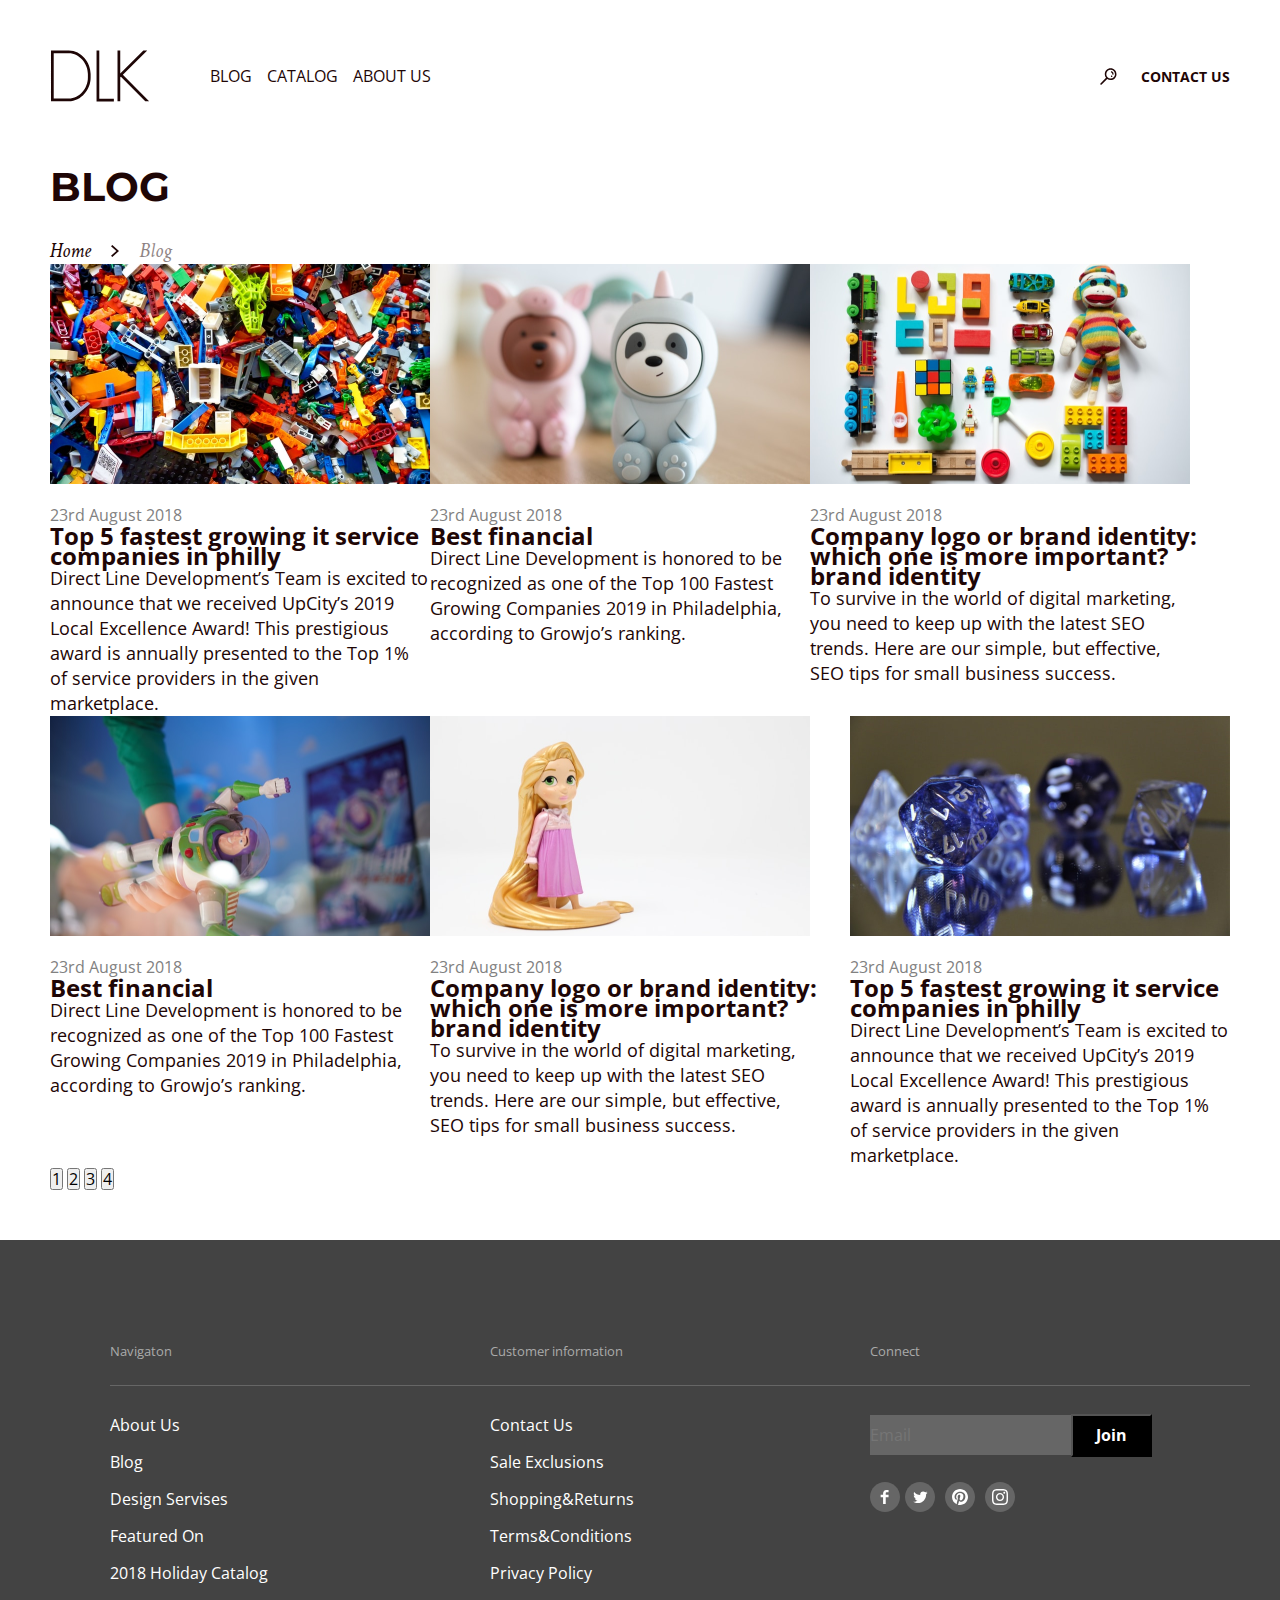
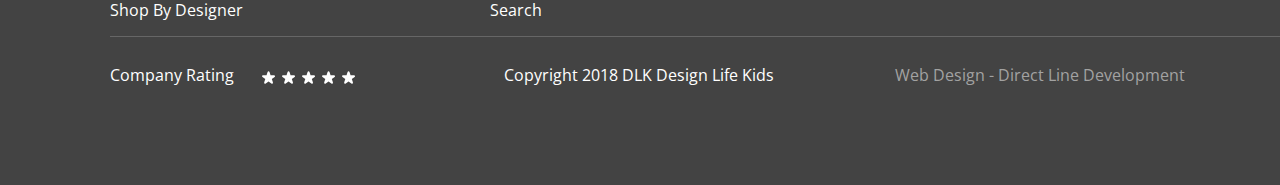
==== commit 9ffce8d4: "commit" ====
--- a/blog.html
+++ b/blog.html
@@ -23,70 +23,75 @@
         </ul>
         <ul class="header__contact">
         <img src="./icon/search.svg" class="header__contact-found" alt="loupe" width="17" height="17">
-            <li class="header__contact contact"><a href="./ContactUs.html">CONTACT US</a></li>
+            <li class="header__contact contact"><a href="./contact.html">CONTACT US</a></li>
         </ul>
         </header>
         <main>
+        <div class="container">
             <section>
-        <h1>Blog</h1>
-        <p>Home</p><img src="./image2/strelka.svg" alt="strelka-right"><p>Blog</p>  
+        <h1 class="title">BLOG</h1>
+        <ul class="breadcrumbs">
+            <li class="breadcrumbs-item"><p  class="breadcrumbs-item-text breadcrumbs-item-home">Home</p></li>
+            <li class="breadcrumbs-item"><p  class="breadcrumbs-item-text breadcrumbs-item-blog">Blog</p></li>
+        </ul>
             </section>
+        </div>
+    <div class="container">
         <section>
-            <ul>
+            <ul class="information__list">
                 <li>
                 <img src="./image/companies.png" alt="Top 5 fastest growing it service companies in philly" width="380" height="220">
-                <p>23rd August 2018</p>
+                <p class="data">23rd August 2018</p>
                 <h2>Top 5 fastest growing it service companies in philly</h2>
-                <p>Direct Line Development’s Team is excited to announce that we received UpCity’s 2019 Local Excellence Award! This prestigious award is annually presented to the Top 1% of service providers in the given marketplace.</p>
+                <p class="text">Direct Line Development’s Team is excited to announce that we received UpCity’s 2019 Local Excellence Award! This prestigious award is annually presented to the Top 1% of service providers in the given marketplace.</p>
                 </li>
                 <li>
                 <img src="./image/financial.png" alt="Best financial"  width="380" height="220">
-                <p>23rd August 2018</p>
+                <p class="data">23rd August 2018</p>
                 <h2>Best financial</h2>
-                <p>Direct Line Development is honored to be recognized as one of the Top 100 Fastest Growing Companies 2019 in Philadelphia, according to Growjo’s ranking.</p>
+                <p class="text">Direct Line Development is honored to be recognized as one of the Top 100 Fastest Growing Companies 2019 in Philadelphia, according to Growjo’s ranking.</p>
                 </li>
                 <li>
                 <img src="./image/brand.png" alt="Company logo or brand identity: which one is more important? brand identity" width="380" height="220">
-                <p>23rd August 2018</p>
+                <p class="data">23rd August 2018</p>
                 <h2>Company logo or brand identity: which one is more important? brand identity</h2>
-                <p>To survive in the world of digital marketing, you need to keep up with the latest SEO trends. Here are our simple, but effective, SEO tips for small business success.</p>
+                <p class="text">To survive in the world of digital marketing, you need to keep up with the latest SEO trends. Here are our simple, but effective, SEO tips for small business success.</p>
                 </li>
+            </ul>
+            <ul class="information__list">
                 <li>
                 <img src="./image/best.png" alt="Best financial" width="380" height="220">
-                <p>23rd August 2018</p>
+                <p class="data">23rd August 2018</p>
                 <h2>Best financial</h2>
-                <p>Direct Line Development is honored to be recognized as one of the Top 100 Fastest Growing Companies 2019 in Philadelphia, according to Growjo’s ranking.</p>
+                <p class="text">Direct Line Development is honored to be recognized as one of the Top 100 Fastest Growing Companies 2019 in Philadelphia, according to Growjo’s ranking.</p>
                 </li>
                 <li>
                 <img src="./image/important.png" alt="Company logo or brand identity: which one is more important? brand identity" width="380" height="220">
-                <p>23rd August 2018</p>
+                <p class="data">23rd August 2018</p>
                 <h2>Company logo or brand identity: which one is more important? brand identity</h2>
-                <p>To survive in the world of digital marketing, you need to keep up with the latest SEO trends. Here are our simple, but effective, SEO tips for small business success.</p>
+                <p class="text">To survive in the world of digital marketing, you need to keep up with the latest SEO trends. Here are our simple, but effective, SEO tips for small business success.</p>
                 </li>
                 <li>
                 <img src="./image/growing.png" alt="Top 5 fastest growing it service companies in philly" width="380" height="220">
-                <p>23rd August 2018</p>
+                <p class="data">23rd August 2018</p>
                 <h2>Top 5 fastest growing it service companies in philly</h2>
-                <p>Direct Line Development’s Team is excited to announce that we received UpCity’s 2019 Local Excellence Award! This prestigious award is annually presented to the Top 1% of service providers in the given marketplace.</p>
+                <p class="text">Direct Line Development’s Team is excited to announce that we received UpCity’s 2019 Local Excellence Award! This prestigious award is annually presented to the Top 1% of service providers in the given marketplace.</p>
                 </li>
             </ul>
         </section>
-        <div>
-            <button>
-                <ul>
-                <li>1</li>
-                <li>2</li>
-                <li>3</li>
-                <li>4</li>
-                </ul>
-            </button>
+        <div class="numbers">
+            <button>1</button>
+            <button>2</button>
+            <button>3</button>
+            <button>4</button>
         </div>
+    </div>
     </main>
     <footer class="footer background">
         <div class="container footer__wrap title__footer">
             <section class="navigaton">
                 <h5 class="title__footer-list">Navigaton</h5>
-                <ul class="nav-item">
+                <ul class="nav-item footer__title">
                     <li class="footer__list">
                         <a class="title__footer-list-item" href="#">About Us</a>
                     </li>
@@ -106,11 +111,10 @@
                         <a class="title__footer-list-item" href="#">Shop By Designer</a>
                     </li>
                 </ul>
-                <p class="footer__list-item"><a class="title__footer-list-item" href="#">Company Rating</a></p>
             </section>
             <section class="information">
                 <h5 class="title__footer-list">Customer information</h5>
-                <ul class="customer-item">
+                <ul class="customer-item footer__title">
                     <li class="footer__list">
                         <a class="title__footer-list-item" href="./ContactUs.html">Contact Us</a>
                     </li>
@@ -130,14 +134,13 @@
                         <a class="title__footer-list-item" href="#">Search</a>
                     </li>
                 </ul>
-                <p class="footer__list-item title__footer-list-item">Copyright 2018 DLK Design Life Kids</p>
             </section>
             <section class="connect">
                 <h5 class="title__footer-list">Connect</h5>
-                <ul class="connect-item">
+                <ul class="connect-item footer__title footer__title-connect">
                     <div>
                         <label for="input-email"></label>
-                        <input type="text" id="input-email" placeholder="Email">
+                        <input class="input__footer" type="text" id="input-email" placeholder="Email">
                         <button class="btn-footer" type="join">Join</button>
                     </div>
                     <ul class="socials-footer">
@@ -147,8 +150,26 @@
                         <li><a href="#"><img src="./icon/Instagram.svg" alt="instagram"></li>
                     </ul>
                 </ul>
-                <p class="footer__list-connect"><a class="title__footer-list-connect" href="#">Web Design - Direct Line Development</a></p>
             </section>
+        </div>
+        <div class="container footer__inner-wrap">
+            <div class="rating__wrap">
+                <p><a class="footer__list-company" href="#">Company Rating</a></p>
+                <div class="rating__group">
+                    <input type="radio" id="star-5" name="rating" value="5">
+                    <label class="label-rating" for="star-5" title="Супер"></label>
+                    <input type="radio" id="star-4" name="rating" value="4">
+                    <label class="label-rating" for="star-4" title="Хорошо"></label>
+                    <input type="radio" id="star-3" name="rating" value="3">
+                    <label class="label-rating" for="star-3" title="Пойдёт"></label>
+                    <input type="radio" id="star-2" name="rating" value="2">
+                    <label class="label-rating" for="star-2" title="Не очень"></label>
+                    <input type="radio" id="star-1" name="rating" value="1">
+                    <label class="label-rating" for="star-1" title="Все плохо"></label>
+                </div>
+            </div>
+            <p class="footer__list-item">Copyright 2018 DLK Design Life Kids</p>
+            <p><a class="footer__list-connect" href="#">Web Design - Direct Line Development</a></p>
         </div>
     </footer>
 </body>
--- a/css/blog.css
+++ b/css/blog.css
@@ -0,0 +1,61 @@
+/* Стилизация мэйна */
+
+.title {
+    font-family: 'Montserrat';
+    font-style: normal;
+    font-weight: 700;
+    font-size: 40px;
+    line-height: 49px;
+    margin-top: 60px;
+}
+
+.breadcrumbs {
+    display: flex;
+    gap: 20px;
+}
+
+.breadcrumbs-item-home::after {
+    content: '';
+    display: inline-block;
+    background-image: url(../icon/vectorright.svg);
+    margin-left: 20px;
+    width: 8px;
+    height: 12px;
+}
+
+.breadcrumbs-item-text {
+    font-family: 'Crimson Text';
+    font-style: italic;
+    font-weight: 400;
+    font-size: 20px;
+    line-height: 26px;
+    color: #1E0606;
+}
+
+.breadcrumbs-item-blog {
+    color: #1E0606;
+    opacity: 0.5;
+}
+
+.information__list {
+    display: flex;
+}
+
+.data {
+    font-family: 'Open Sans';
+    font-style: normal;
+    font-weight: 400;
+    font-size: 16px;
+    line-height: 22px;
+    margin-top: 20px;
+    color: #818181;
+}
+
+.text {
+    font-family: 'Open Sans';
+    font-style: normal;
+    font-weight: 400;
+    font-size: 18px;
+    line-height: 25px;
+    width: 380px;
+}--- a/css/common.css
+++ b/css/common.css
@@ -162,7 +162,7 @@
 
 .footer__list-item {
     font-weight: 400;
-    margin-left: 177px;
+    margin-right: 121px;
     color: #FFFFFF;
 }
 
@@ -195,10 +195,12 @@
     background: #000000;
     padding: 9px 22px;
     width: 81px;
+    height: 43px;
     margin-left: -5px;
 }
 
 .footer__inner-wrap {
+    display: flex;
     border-top: 1px solid #666666;
     width: 1180px;
     padding-top: 28px;
@@ -210,7 +212,7 @@
     display: flex;
     align-items: center;
     position: relative;
-    margin-right: 155px;
+    margin-right: 142px;
 }
 
 .rating__group {
@@ -265,7 +267,7 @@
 
 .rating__group:not(:checked) > label:hover,
 .rating__group:not(:checked) > label:hover ~ label {
-    background-image: url('../icon/star__hover.svg');
+    background-image: url('../icon/starhover.svg');
     background-repeat: no-repeat; 
     width: 13px; 
     height: 13px; 
@@ -277,7 +279,7 @@
 .rating__group > input:checked ~ label:hover,
 .rating__group > input:checked ~ label:hover ~ label,
 .rating__group > label:hover ~ input:checked ~ label {
-    background-image: url('../icon/star__hover.svg');
+    background-image: url('../icon/starhover.svg');
     width: 13px;
     height: 13px;
 }
@@ -289,4 +291,3 @@
 
 
 
-
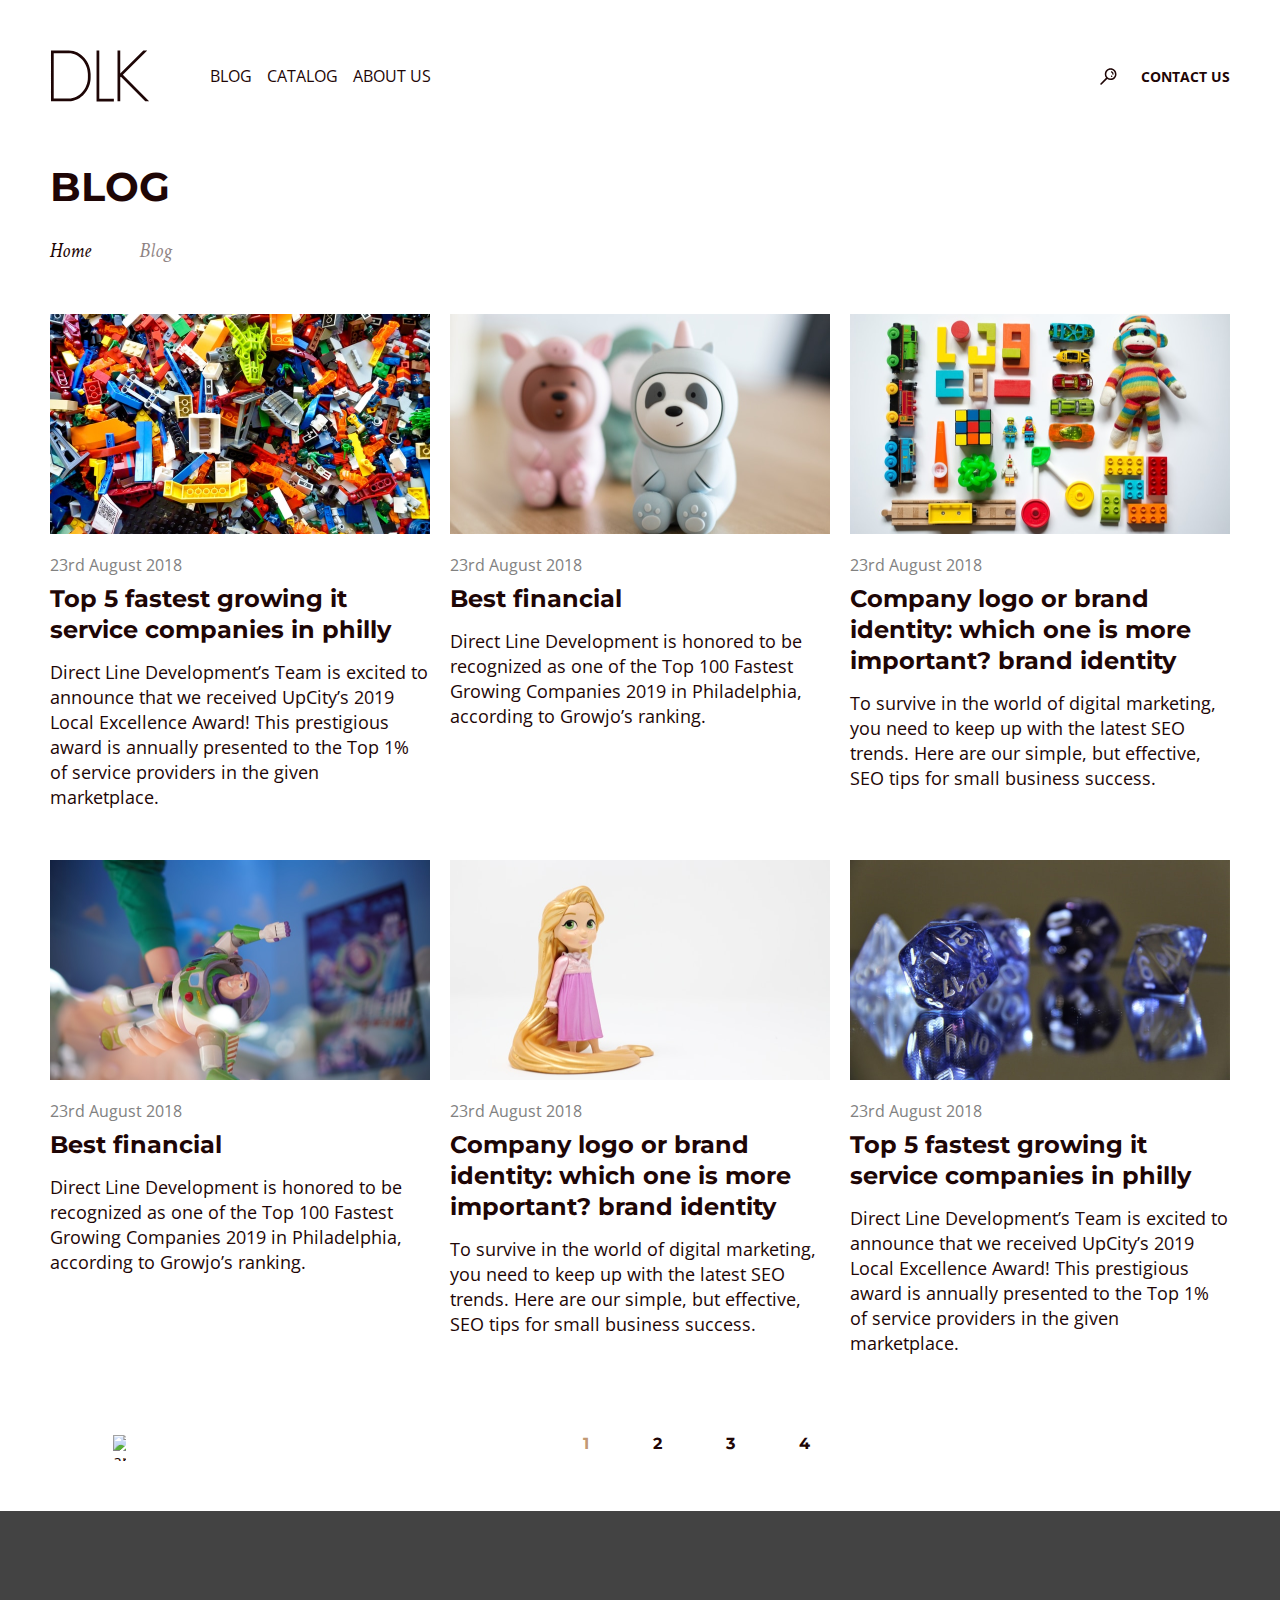
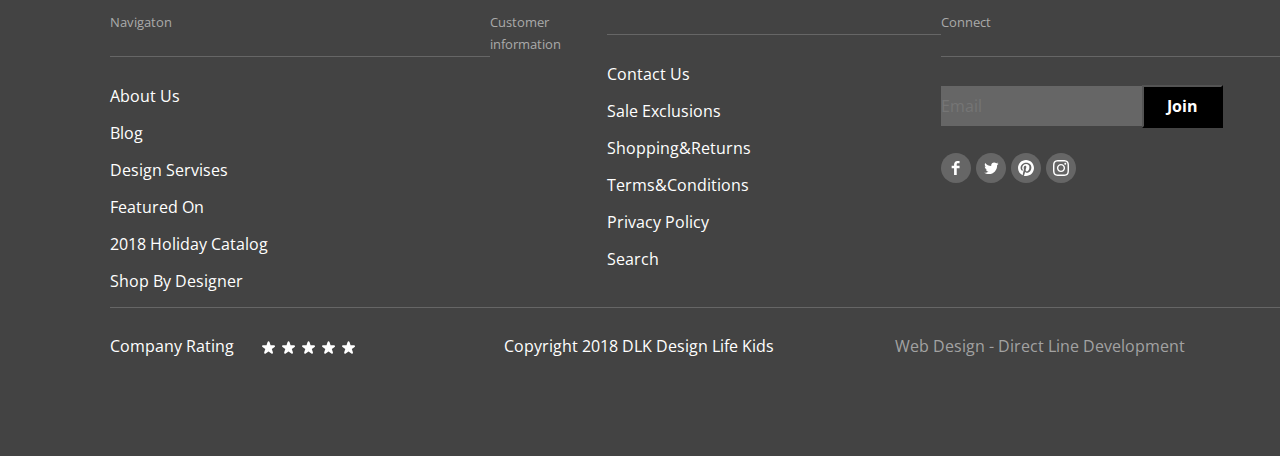
==== commit 5402de4c: "commit" ====
--- a/blog.html
+++ b/blog.html
@@ -22,7 +22,7 @@
             <li class="header__list-item"><a href="#">ABOUT US</a></li>
         </ul>
         <ul class="header__contact">
-        <img src="./icon/search.svg" class="header__contact-found" alt="loupe" width="17" height="17">
+            <li><img src="./icon/search.svg" class="header__contact-found" alt="loupe" width="17" height="17"></li>
             <li class="header__contact contact"><a href="./contact.html">CONTACT US</a></li>
         </ul>
         </header>
@@ -31,61 +31,85 @@
             <section>
         <h1 class="title">BLOG</h1>
         <ul class="breadcrumbs">
-            <li class="breadcrumbs-item"><p  class="breadcrumbs-item-text breadcrumbs-item-home">Home</p></li>
-            <li class="breadcrumbs-item"><p  class="breadcrumbs-item-text breadcrumbs-item-blog">Blog</p></li>
+            <li class="breadcrumbs-item"><a href="./index.html" class="breadcrumbs-item-text breadcrumbs-item-home">Home</a></li>
+            <li class="breadcrumbs-item"><p class="breadcrumbs-item-text breadcrumbs-item-blog">Blog</p></li>
         </ul>
             </section>
         </div>
     <div class="container">
-        <section>
+        <section class="information">
             <ul class="information__list">
                 <li>
                 <img src="./image/companies.png" alt="Top 5 fastest growing it service companies in philly" width="380" height="220">
                 <p class="data">23rd August 2018</p>
-                <h2>Top 5 fastest growing it service companies in philly</h2>
+                <h2 class="title__companies"><a class="link-active" href="#">Top 5 fastest growing it service companies in philly</a></h2>
                 <p class="text">Direct Line Development’s Team is excited to announce that we received UpCity’s 2019 Local Excellence Award! This prestigious award is annually presented to the Top 1% of service providers in the given marketplace.</p>
                 </li>
+            </ul>
+        <div class="section">
+            <ul class="information__list">
                 <li>
                 <img src="./image/financial.png" alt="Best financial"  width="380" height="220">
                 <p class="data">23rd August 2018</p>
-                <h2>Best financial</h2>
+                <h2 class="title__companies"><a class="link-active" href="#">Best financial</a></h2>
                 <p class="text">Direct Line Development is honored to be recognized as one of the Top 100 Fastest Growing Companies 2019 in Philadelphia, according to Growjo’s ranking.</p>
                 </li>
+            </ul>
+        </div>
+        <div class="section">
+            <ul class="information__list">
                 <li>
                 <img src="./image/brand.png" alt="Company logo or brand identity: which one is more important? brand identity" width="380" height="220">
                 <p class="data">23rd August 2018</p>
-                <h2>Company logo or brand identity: which one is more important? brand identity</h2>
+                <h2 class="company-logo"><a class="link-active" href="#">Company logo or brand identity: which one is more important? brand identity</a></h2>
                 <p class="text">To survive in the world of digital marketing, you need to keep up with the latest SEO trends. Here are our simple, but effective, SEO tips for small business success.</p>
                 </li>
             </ul>
+        </div>
+        </section>
+        <section class="information">
             <ul class="information__list">
                 <li>
                 <img src="./image/best.png" alt="Best financial" width="380" height="220">
                 <p class="data">23rd August 2018</p>
-                <h2>Best financial</h2>
+                <h2 class="title__companies"><a class="link-active" href="#">Best financial</a></h2>
                 <p class="text">Direct Line Development is honored to be recognized as one of the Top 100 Fastest Growing Companies 2019 in Philadelphia, according to Growjo’s ranking.</p>
                 </li>
+            </ul>
+        <div class="section">
+            <ul class="information__list">
                 <li>
                 <img src="./image/important.png" alt="Company logo or brand identity: which one is more important? brand identity" width="380" height="220">
                 <p class="data">23rd August 2018</p>
-                <h2>Company logo or brand identity: which one is more important? brand identity</h2>
+                <h2 class="company-logo"><a class="link-active" href="#">Company logo or brand identity: which one is more important? brand identity</a></h2>
                 <p class="text">To survive in the world of digital marketing, you need to keep up with the latest SEO trends. Here are our simple, but effective, SEO tips for small business success.</p>
                 </li>
+            </ul>
+        </div>
+        <div class="section">
+            <ul class="information__list">
                 <li>
                 <img src="./image/growing.png" alt="Top 5 fastest growing it service companies in philly" width="380" height="220">
                 <p class="data">23rd August 2018</p>
-                <h2>Top 5 fastest growing it service companies in philly</h2>
+                <h2 class="title__companies"><a class="link-active" href="#">Top 5 fastest growing it service companies in philly</a></h2>
                 <p class="text">Direct Line Development’s Team is excited to announce that we received UpCity’s 2019 Local Excellence Award! This prestigious award is annually presented to the Top 1% of service providers in the given marketplace.</p>
                 </li>
             </ul>
+        </div>
         </section>
-        <div class="numbers">
-            <button>1</button>
-            <button>2</button>
-            <button>3</button>
-            <button>4</button>
-        </div>
     </div>
+    <section>
+            <ul class="numbers">
+                <li class="number__link"><a class="number__activ" href="#">1</a></li>
+                <li class="number__link"><a href="#">2</a></li>
+                <li class="number__link"><a href="#">3</a></li>
+                <li class="number__link"><a href="#">4</a></li>
+            </ul>
+        <div class="control">
+            <img class="arrow-left" src="./icon/vlefttoys.svg" alt="arrow-left" width="13" height="26">
+            <img class="arrow-right" src="./icon/vrighttoys.svg" alt="arrow-right" width="13" height="26">
+        </div>
+    </section>
     </main>
     <footer class="footer background">
         <div class="container footer__wrap title__footer">
@@ -116,7 +140,7 @@
                 <h5 class="title__footer-list">Customer information</h5>
                 <ul class="customer-item footer__title">
                     <li class="footer__list">
-                        <a class="title__footer-list-item" href="./ContactUs.html">Contact Us</a>
+                        <a class="title__footer-list-item" href="./contact.html">Contact Us</a>
                     </li>
                     <li class="footer__list">
                         <a class="title__footer-list-item" href="#">Sale Exclusions</a>
@@ -145,9 +169,9 @@
                     </div>
                     <ul class="socials-footer">
                         <li><a href="#"><img src="./icon/facebook.svg" alt="facebook"></a></li>
-                        <li><a href="#"><img src="./icon/twitter.svg" alt="twitter"></li>
-                        <li><a href="#"><img src="./icon/pinterest.svg" alt="pinterest"></li>
-                        <li><a href="#"><img src="./icon/Instagram.svg" alt="instagram"></li>
+                        <li><a href="https://investor.twitterinc.com/"><img src="./icon/twitter.svg" alt="twitter"></a></li>
+                        <li><a href="https://ru.pinterest.com/"><img src="./icon/pinterest.svg" alt="pinterest"></a></li>
+                        <li><a href="#"><img src="./icon/Instagram.svg" alt="instagram"></a></li>
                     </ul>
                 </ul>
             </section>
--- a/css/blog.css
+++ b/css/blog.css
@@ -17,7 +17,7 @@
 .breadcrumbs-item-home::after {
     content: '';
     display: inline-block;
-    background-image: url(../icon/vectorright.svg);
+    background-image: url('../icon/vector__right.svg');
     margin-left: 20px;
     width: 8px;
     height: 12px;
@@ -37,8 +37,13 @@
     opacity: 0.5;
 }
 
+.information {
+    display: flex;
+}
+
 .information__list {
     display: flex;
+    margin-top: 50px;
 }
 
 .data {
@@ -51,6 +56,34 @@
     color: #818181;
 }
 
+.title__companies {
+    font-family: 'Montserrat';
+    font-style: normal;
+    font-weight: 700;
+    font-size: 24px;
+    line-height: 31px;
+    width: 380px;
+    margin-top: 7px;
+}
+
+.link-active:hover {
+    text-decoration: underline;
+}
+
+.link-active:focus {
+    text-decoration: underline;
+}
+
+.company-logo {
+    font-family: 'Montserrat';
+    font-style: normal;
+    font-weight: 700;
+    font-size: 24px;
+    line-height: 31px;
+    width: 380px;
+    margin-top: 7px;
+}
+
 .text {
     font-family: 'Open Sans';
     font-style: normal;
@@ -58,4 +91,41 @@
     font-size: 18px;
     line-height: 25px;
     width: 380px;
+    margin-top: 15px;
+}
+
+.section {
+    margin-left: 20px;
+}
+
+.numbers {
+    font-family: 'Montserrat';
+    font-style: normal;
+    font-weight: 700;
+    font-size: 16px;
+    line-height: 20px;
+    display: flex;
+    margin-left: 583px;
+    margin-top: 78px;
+}
+
+.number__link {
+    margin-right: 64px;
+}
+
+.number__activ {
+    color: #C29974;
+}
+
+.control {
+    display: flex;
+    margin-top: -19px;
+}
+
+.arrow-left {
+    margin-left: 113px;
+}
+
+.arrow-right {
+    margin-left: 1205px;
 }--- a/css/common.css
+++ b/css/common.css
@@ -19,7 +19,6 @@
 }
 
 .btn {
-    font-family: 'Open Sans';
     font-weight: 700;
     line-height: 22px;
     max-width: max-content;
@@ -85,6 +84,38 @@
     margin-right: 15px;
 }
 
+.header-logo:hover {
+    opacity: 0.5;
+}
+
+.header-logo:active {
+    opacity: 0;
+}
+
+.header-blog:hover {
+    opacity: 0.5;
+}
+
+.header-blog:active {
+    opacity: 0;
+}
+
+.header-catalog:hover {
+    opacity: 0.5;
+}
+
+.header-catalog:active {
+    opacity: 0;
+}
+
+.header-about:hover {
+    opacity: 0.5;
+}
+
+.header-about:active {
+    opacity: 0;
+}
+
 .contact {
     font-weight: 700;
     font-size: 14px;
@@ -96,6 +127,14 @@
     align-items: center;
 }
 
+.header__contact:hover {
+    opacity: 0.5;
+}
+
+.header__contact:active {
+    opacity: 0;
+}
+
 .header__contact-found {
     margin-right: 24px;
 }
@@ -115,7 +154,6 @@
     display: flex;
     flex-wrap: nowrap;
     justify-content: space-between;
-    
 }
 
 .title__footer {
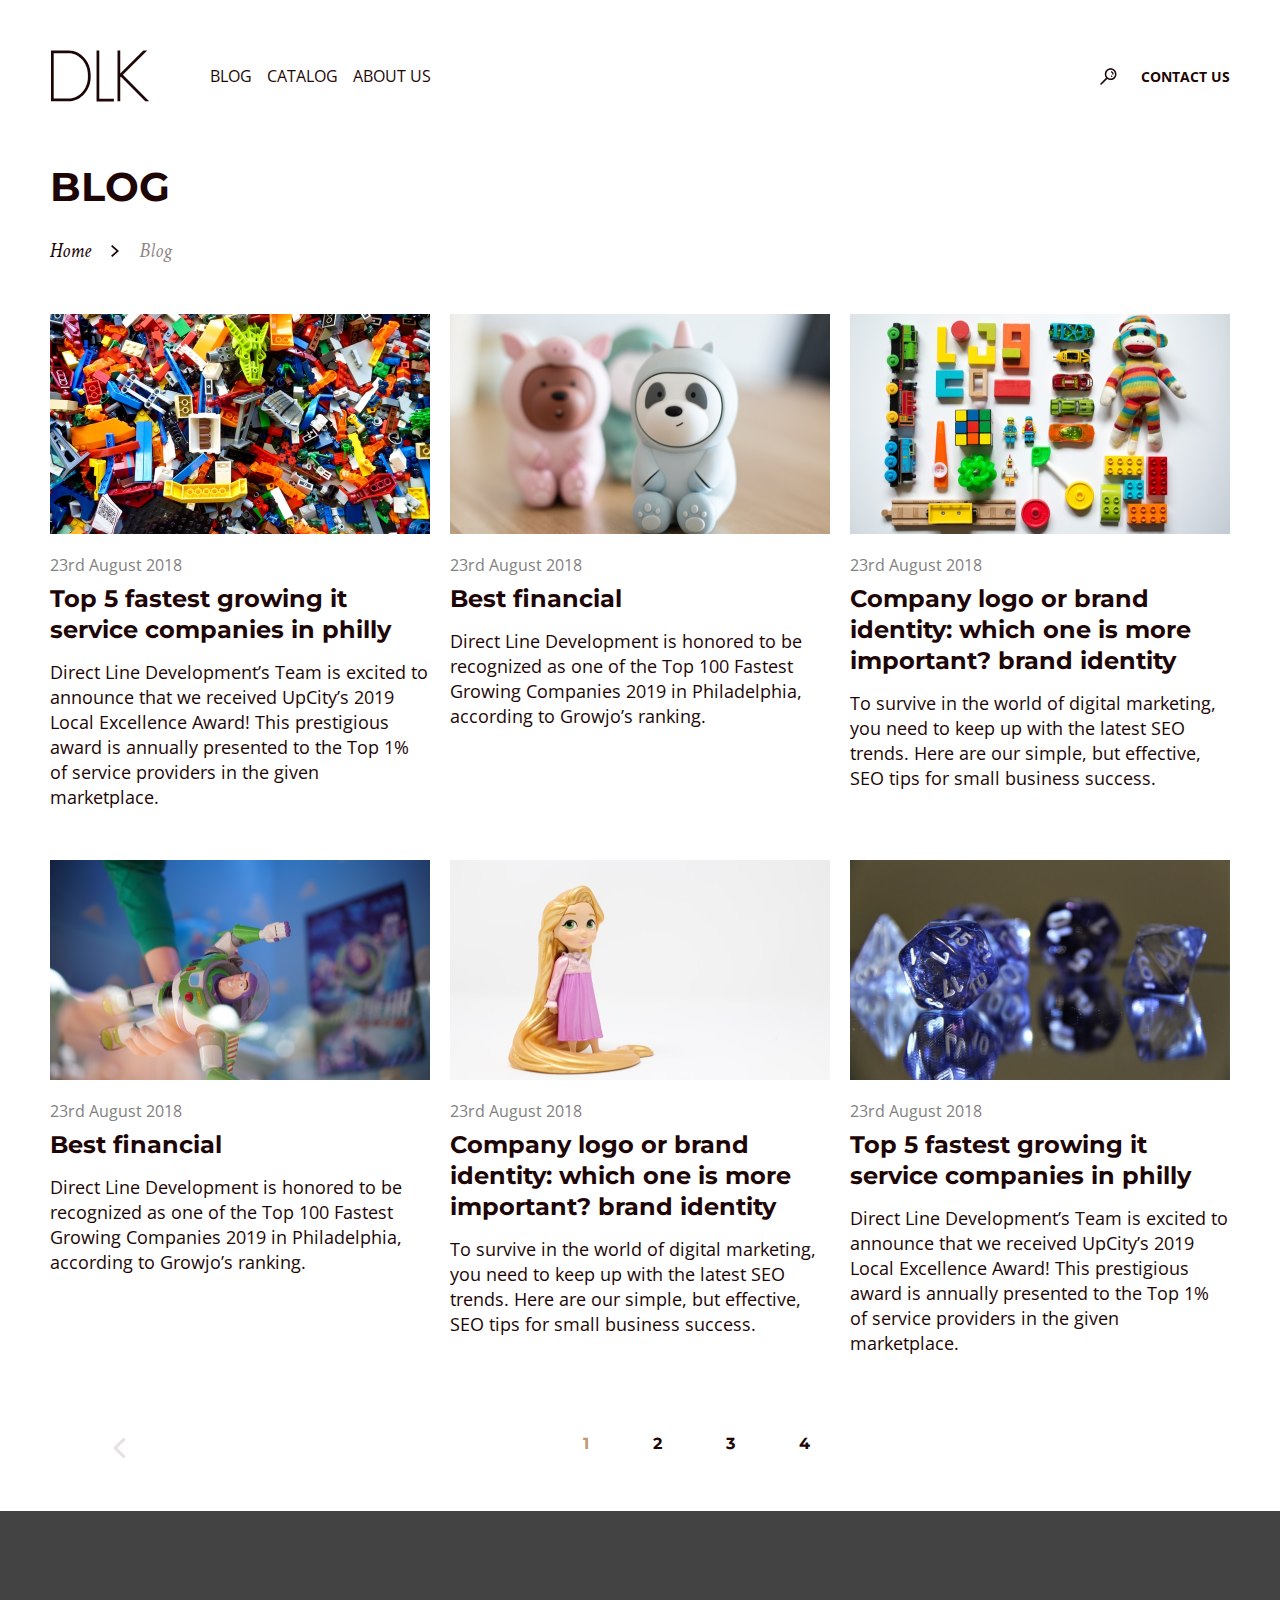
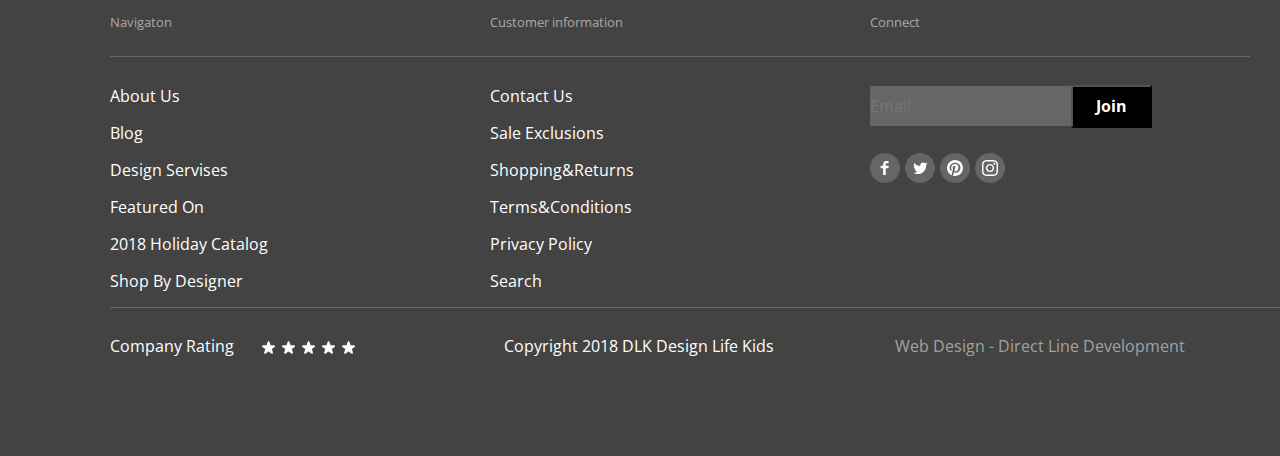
==== commit d1412a3d: "commit" ====
--- a/blog.html
+++ b/blog.html
@@ -14,12 +14,12 @@
 <body>
     <header class="container header">
         <a href="./index.html">
-        <img src="./icon/logo.svg" alt="logo" width="100" height="52">
+        <img class="header-logo" src="./icon/logo.svg" alt="logo" width="100" height="52">
         </a>
         <ul  class="header__list">
-            <li class="header__list-item"><a href="./blog.html">BLOG</a></li>
-            <li class="header__list-item"><a href="./catalog.html">CATALOG</a></li>
-            <li class="header__list-item"><a href="#">ABOUT US</a></li>
+            <li class="header__list-item header-blog"><a href="./blog.html">BLOG</a></li>
+            <li class="header__list-item header-catalog"><a href="./catalog.html">CATALOG</a></li>
+            <li class="header__list-item header-about"><a href="#">ABOUT US</a></li>
         </ul>
         <ul class="header__contact">
             <li><img src="./icon/search.svg" class="header__contact-found" alt="loupe" width="17" height="17"></li>
@@ -113,7 +113,7 @@
     </main>
     <footer class="footer background">
         <div class="container footer__wrap title__footer">
-            <section class="navigaton">
+            <section>
                 <h5 class="title__footer-list">Navigaton</h5>
                 <ul class="nav-item footer__title">
                     <li class="footer__list">
@@ -136,7 +136,7 @@
                     </li>
                 </ul>
             </section>
-            <section class="information">
+            <section>
                 <h5 class="title__footer-list">Customer information</h5>
                 <ul class="customer-item footer__title">
                     <li class="footer__list">
@@ -159,7 +159,7 @@
                     </li>
                 </ul>
             </section>
-            <section class="connect">
+            <section>
                 <h5 class="title__footer-list">Connect</h5>
                 <ul class="connect-item footer__title footer__title-connect">
                     <div>
@@ -168,10 +168,10 @@
                         <button class="btn-footer" type="join">Join</button>
                     </div>
                     <ul class="socials-footer">
-                        <li><a href="#"><img src="./icon/facebook.svg" alt="facebook"></a></li>
-                        <li><a href="https://investor.twitterinc.com/"><img src="./icon/twitter.svg" alt="twitter"></a></li>
-                        <li><a href="https://ru.pinterest.com/"><img src="./icon/pinterest.svg" alt="pinterest"></a></li>
-                        <li><a href="#"><img src="./icon/Instagram.svg" alt="instagram"></a></li>
+                        <li><a class="soc-footer" href="#"><img src="./icon/facebook.svg" alt="facebook"></a></li>
+                        <li><a class="soc-footer" href="https://investor.twitterinc.com/"><img src="./icon/twitter.svg" alt="twitter"></a></li>
+                        <li><a class="soc-footer" href="https://ru.pinterest.com/"><img src="./icon/pinterest.svg" alt="pinterest"></a></li>
+                        <li><a class="soc-footer" href="#"><img src="./icon/Instagram.svg" alt="instagram"></a></li>
                     </ul>
                 </ul>
             </section>
--- a/css/common.css
+++ b/css/common.css
@@ -56,6 +56,7 @@
 }
 
 a {
+    cursor: pointer;
     text-decoration: none;
     color: #1E0606;
 }
@@ -169,6 +170,16 @@
     color: #FFFFFF;
 }
 
+.title__footer-list-item:hover {
+    color: #FFFFFF;
+    opacity: 0.5;
+}
+
+.title__footer-list-item:focus {
+    color: #FFFFFF;
+    opacity: 0.2;
+}
+
 .title__footer-list {
     font-weight: 400;
     color: #AAAAAA;
@@ -207,6 +218,16 @@
 .footer__list-connect {
     font-weight: 400;
     color: #A2A2A2;
+}
+
+.footer__list-connect:hover {
+    text-decoration: underline;
+    color: #FFFFFF;
+}
+
+.footer__list-connect:focus {
+    text-decoration: underline;
+    color: #FFFFFF;
 }
 
 .connect-item {
@@ -224,6 +245,14 @@
     display: flex;
     gap: 5px;
     margin-top: 25px;
+}
+
+.soc-footer:hover {
+    opacity: 0.5;
+}
+
+.soc-footer:active {
+    opacity: 0.2;
 }
 
 .btn-footer {
